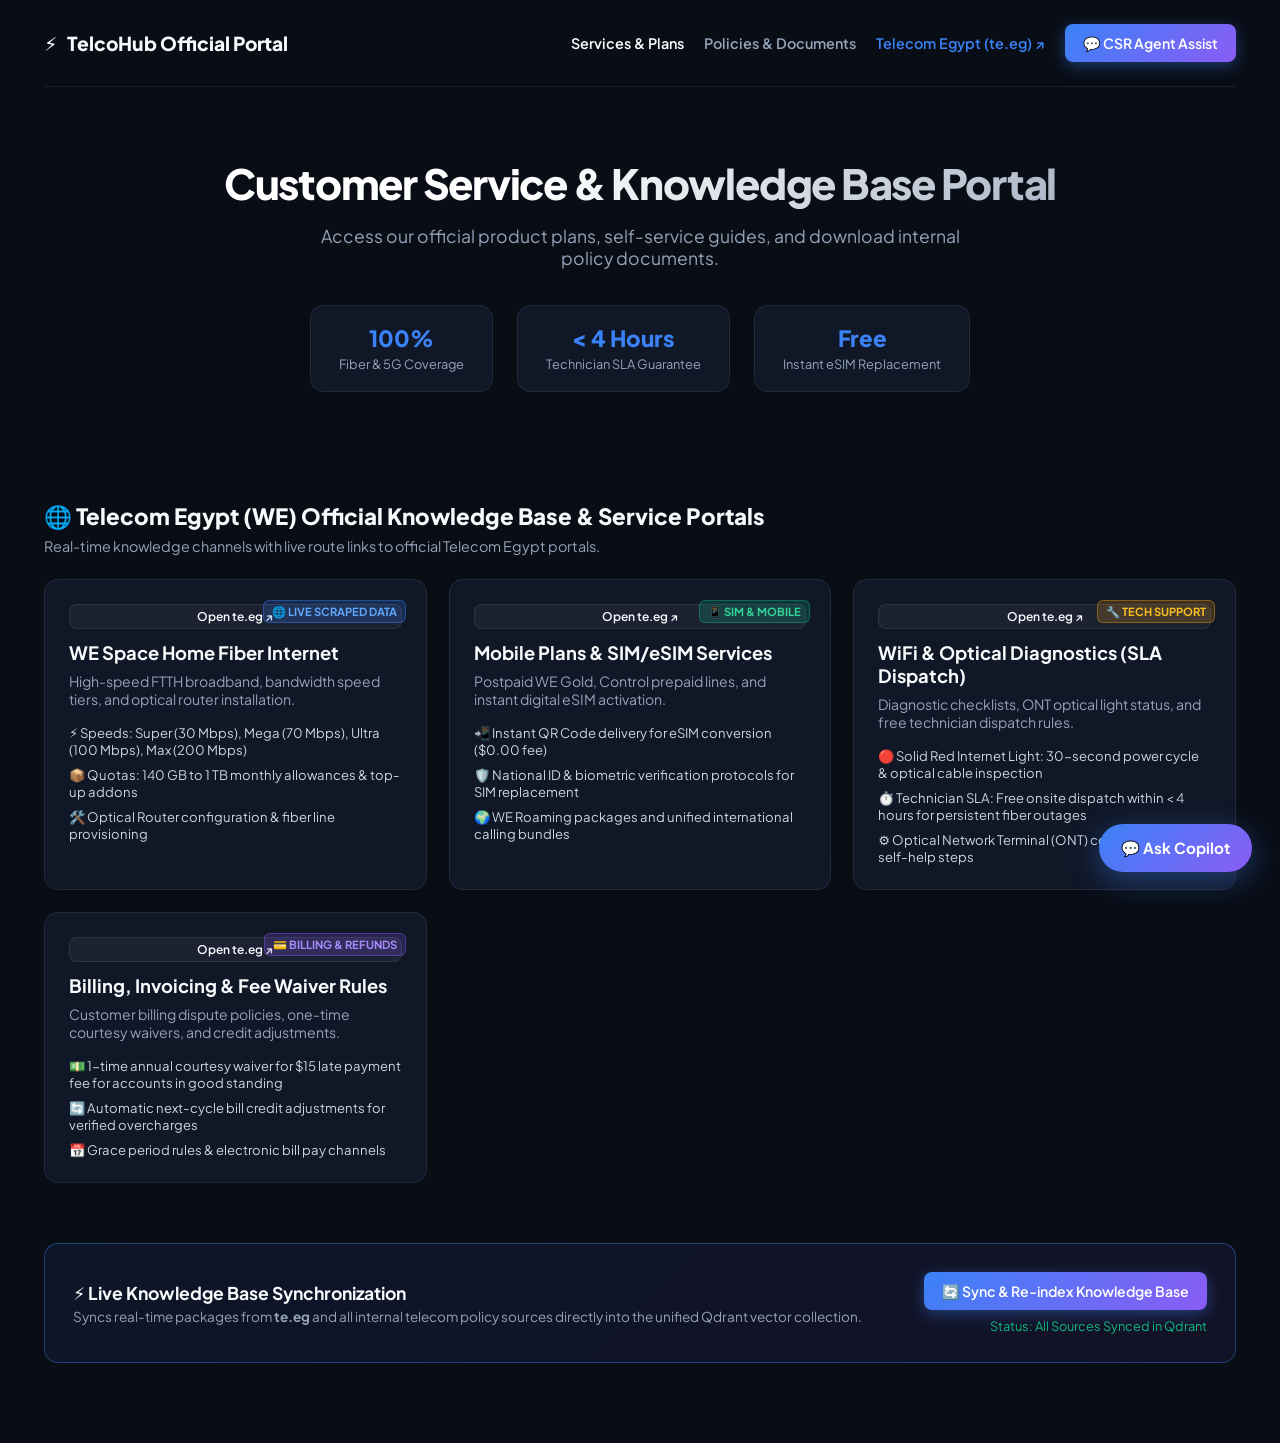
==== static/index.html @ 344ca9d7 "feat: implement foundational RAG architecture with multi-format extraction, semantic chunking, and C" ====
<!DOCTYPE html>
<html lang="en">
<head>
    <meta charset="UTF-8">
    <meta name="viewport" content="width=device-width, initial-scale=1.0">
    <title>TelcoHub - Official Customer Support Portal</title>
    <link rel="preconnect" href="https://fonts.googleapis.com">
    <link rel="preconnect" href="https://fonts.gstatic.com" crossorigin>
    <link href="https://fonts.googleapis.com/css2?family=Plus+Jakarta+Sans:wght@300;400;500;600;700;800&display=swap" rel="stylesheet">
    <link rel="stylesheet" href="css/style.css">
</head>
<body>
    <div class="site-container">
        <!-- Top Navbar -->
        <nav class="portal-nav">
            <div class="nav-brand">
                <span class="logo">⚡</span>
                <span class="title">TelcoHub Official Portal</span>
            </div>
            <div class="nav-links">
                <a href="#services" class="active">Services & Plans</a>
                <a href="#policies">Policies & Documents</a>
                <a href="https://www.te.eg/" target="_blank" class="external-link">Telecom Egypt (te.eg) ↗</a>
                <button class="btn btn-primary" onclick="toggleChatbot()">💬 CSR Agent Assist</button>
            </div>
        </nav>

        <!-- Hero Section -->
        <header class="hero-section">
            <h1>Customer Service & Knowledge Base Portal</h1>
            <p>Access our official product plans, self-service guides, and download internal policy documents.</p>
            <div class="hero-stats">
                <div class="stat-box">
                    <span class="num">100%</span>
                    <span class="lbl">Fiber & 5G Coverage</span>
                </div>
                <div class="stat-box">
                    <span class="num">&lt; 4 Hours</span>
                    <span class="lbl">Technician SLA Guarantee</span>
                </div>
                <div class="stat-box">
                    <span class="num">Free</span>
                    <span class="lbl">Instant eSIM Replacement</span>
                </div>
            </div>
        </header>

        <!-- Section 1: WE Telecom Egypt Live Services & Knowledge Base -->
        <section id="services" class="portal-section">
            <div class="section-title">
                <h2>🌐 Telecom Egypt (WE) Official Knowledge Base & Service Portals</h2>
                <p>Real-time knowledge channels with live route links to official Telecom Egypt portals.</p>
            </div>
            <div class="cards-grid">
                <!-- Source 1: Fixed Broadband & Fiber -->
                <div class="product-card">
                    <div style="display:flex; justify-content:space-between; align-items:flex-start; margin-bottom:12px;">
                        <span class="product-badge" style="background:rgba(59,130,246,0.2); color:#60a5fa; border:1px solid rgba(59,130,246,0.4);">🌐 Live Scraped Data</span>
                        <a href="https://www.te.eg/web/guest/personal/services/fixed-broadband" target="_blank" class="btn btn-secondary" style="font-size:0.75rem; padding:4px 10px;">Open te.eg ↗</a>
                    </div>
                    <h3>WE Space Home Fiber Internet</h3>
                    <p class="desc">High-speed FTTH broadband, bandwidth speed tiers, and optical router installation.</p>
                    <ul class="specs">
                        <li>⚡ Speeds: Super (30 Mbps), Mega (70 Mbps), Ultra (100 Mbps), Max (200 Mbps)</li>
                        <li>📦 Quotas: 140 GB to 1 TB monthly allowances & top-up addons</li>
                        <li>🛠️ Optical Router configuration & fiber line provisioning</li>
                    </ul>
                </div>

                <!-- Source 2: Mobile & SIM Management -->
                <div class="product-card">
                    <div style="display:flex; justify-content:space-between; align-items:flex-start; margin-bottom:12px;">
                        <span class="product-badge" style="background:rgba(16,185,129,0.2); color:#34d399; border:1px solid rgba(16,185,129,0.4);">📱 SIM & Mobile</span>
                        <a href="https://www.te.eg/web/guest/personal/services/mobile-call-services" target="_blank" class="btn btn-secondary" style="font-size:0.75rem; padding:4px 10px;">Open te.eg ↗</a>
                    </div>
                    <h3>Mobile Plans & SIM/eSIM Services</h3>
                    <p class="desc">Postpaid WE Gold, Control prepaid lines, and instant digital eSIM activation.</p>
                    <ul class="specs">
                        <li>📲 Instant QR Code delivery for eSIM conversion ($0.00 fee)</li>
                        <li>🛡️ National ID & biometric verification protocols for SIM replacement</li>
                        <li>🌍 WE Roaming packages and unified international calling bundles</li>
                    </ul>
                </div>

                <!-- Source 3: Technical Support & Diagnostics -->
                <div class="product-card">
                    <div style="display:flex; justify-content:space-between; align-items:flex-start; margin-bottom:12px;">
                        <span class="product-badge" style="background:rgba(245,158,11,0.2); color:#fbbf24; border:1px solid rgba(245,158,11,0.4);">🔧 Tech Support</span>
                        <a href="https://www.te.eg/" target="_blank" class="btn btn-secondary" style="font-size:0.75rem; padding:4px 10px;">Open te.eg ↗</a>
                    </div>
                    <h3>WiFi & Optical Diagnostics (SLA Dispatch)</h3>
                    <p class="desc">Diagnostic checklists, ONT optical light status, and free technician dispatch rules.</p>
                    <ul class="specs">
                        <li>🔴 Solid Red Internet Light: 30-second power cycle & optical cable inspection</li>
                        <li>⏱️ Technician SLA: Free onsite dispatch within &lt; 4 hours for persistent fiber outages</li>
                        <li>⚙️ Optical Network Terminal (ONT) configuration & self-help steps</li>
                    </ul>
                </div>

                <!-- Source 4: Billing & Dispute Management -->
                <div class="product-card">
                    <div style="display:flex; justify-content:space-between; align-items:flex-start; margin-bottom:12px;">
                        <span class="product-badge" style="background:rgba(139,92,246,0.2); color:#a78bfa; border:1px solid rgba(139,92,246,0.4);">💳 Billing & Refunds</span>
                        <a href="https://www.te.eg/" target="_blank" class="btn btn-secondary" style="font-size:0.75rem; padding:4px 10px;">Open te.eg ↗</a>
                    </div>
                    <h3>Billing, Invoicing & Fee Waiver Rules</h3>
                    <p class="desc">Customer billing dispute policies, one-time courtesy waivers, and credit adjustments.</p>
                    <ul class="specs">
                        <li>💵 1-time annual courtesy waiver for $15 late payment fee for accounts in good standing</li>
                        <li>🔄 Automatic next-cycle bill credit adjustments for verified overcharges</li>
                        <li>📅 Grace period rules & electronic bill pay channels</li>
                    </ul>
                </div>
            </div>
        </section>

        <!-- Section 2: Scraper Sync Status & Re-indexing -->
        <section class="portal-section scraper-box">
            <div class="scraper-header">
                <h3>⚡ Live Knowledge Base Synchronization</h3>
                <p>Syncs real-time packages from <strong>te.eg</strong> and all internal telecom policy sources directly into the unified Qdrant vector collection.</p>
            </div>
            <div class="scraper-actions">
                <button class="btn btn-primary" onclick="runFullPipeline()">🔄 Sync & Re-index Knowledge Base</button>
                <span id="pipelineStatus" class="pipeline-status">Status: All Sources Synced in Qdrant</span>
            </div>
        </section>
    </div>

    <!-- Floating CSR Agent Assist Copilot Drawer/Widget -->
    <div class="chat-widget" id="chatWidget">
        <div class="chat-header">
            <div class="header-title">
                <span>🤖</span>
                <div>
                    <h3>CSR Agent Copilot</h3>
                    <small>Grounded in Scraped Website & Downloaded Policies</small>
                </div>
            </div>
            <button class="close-btn" onclick="toggleChatbot()">✕</button>
        </div>
        <div class="chat-body">
            <!-- Quick Test Scenarios -->
            <div class="quick-scenarios">
                <button onclick="loadScenario('sim')">📱 Lost SIM</button>
                <button onclick="loadScenario('wifi')">🌐 WiFi Red Light</button>
                <button onclick="loadScenario('billing')">💳 $15 Late Fee</button>
                <button onclick="loadScenario('te_eg')">⚡ WE Egypt Plans</button>
            </div>

            <div class="chat-input-box">
                <label>Customer Problem Query:</label>
                <textarea id="customerQuery" rows="3" placeholder="Enter customer inquiry (e.g. My WiFi has a red light and internet is down)..."></textarea>
                <button id="solveBtn" class="btn btn-primary btn-block" onclick="solveProblem()">✨ Solve & Generate Reply</button>
            </div>

            <div id="solutionBody" class="solution-container">
                <div class="empty-state">
                    <p>Enter a query above or click a scenario to generate a verified CSR reply with source citations.</p>
                </div>
            </div>
        </div>
    </div>

    <!-- Floating Toggle Button -->
    <button class="floating-chat-toggle" onclick="toggleChatbot()">
        <span>💬 Ask Copilot</span>
    </button>

    <script src="js/agent_assist.js"></script>
</body>
</html>
---- static/css/style.css ----
:root {
    --bg-dark: #090d16;
    --bg-card: rgba(19, 27, 46, 0.75);
    --bg-card-hover: rgba(28, 39, 66, 0.9);
    --border: rgba(255, 255, 255, 0.08);
    --border-accent: rgba(59, 130, 246, 0.4);
    --primary: #3b82f6;
    --primary-glow: rgba(59, 130, 246, 0.4);
    --accent: #8b5cf6;
    --accent-emerald: #10b981;
    --accent-amber: #f59e0b;
    --text: #f8fafc;
    --text-muted: #94a3b8;
    --radius: 14px;
    --blur: blur(14px);
    --transition: all 0.25s ease;
}

* {
    margin: 0;
    padding: 0;
    box-sizing: border-box;
    font-family: 'Plus Jakarta Sans', system-ui, sans-serif;
}

body {
    background-color: var(--bg-dark);
    color: var(--text);
    min-height: 100vh;
    overflow-x: hidden;
}

.site-container {
    max-width: 1240px;
    margin: 0 auto;
    padding: 0 24px 80px 24px;
}

/* Nav */
.portal-nav {
    display: flex;
    justify-content: space-between;
    align-items: center;
    padding: 24px 0;
    border-bottom: 1px solid var(--border);
}

.nav-brand {
    display: flex;
    align-items: center;
    gap: 10px;
    font-size: 1.2rem;
    font-weight: 800;
}

.nav-links {
    display: flex;
    align-items: center;
    gap: 20px;
}

.nav-links a {
    color: var(--text-muted);
    text-decoration: none;
    font-size: 0.9rem;
    font-weight: 600;
    transition: var(--transition);
}

.nav-links a:hover, .nav-links a.active {
    color: #fff;
}

.external-link {
    color: var(--primary) !important;
}

/* Hero */
.hero-section {
    text-align: center;
    padding: 70px 20px 50px 20px;
}

.hero-section h1 {
    font-size: 2.6rem;
    font-weight: 800;
    letter-spacing: -0.03em;
    background: linear-gradient(135deg, #ffffff 40%, #94a3b8);
    -webkit-background-clip: text;
    -webkit-text-fill-color: transparent;
    margin-bottom: 16px;
}

.hero-section p {
    font-size: 1.1rem;
    color: var(--text-muted);
    max-width: 680px;
    margin: 0 auto 36px auto;
}

.hero-stats {
    display: flex;
    justify-content: center;
    gap: 24px;
    flex-wrap: wrap;
}

.stat-box {
    background: var(--bg-card);
    border: 1px solid var(--border);
    backdrop-filter: var(--blur);
    padding: 18px 28px;
    border-radius: var(--radius);
    text-align: center;
}

.stat-box .num {
    display: block;
    font-size: 1.4rem;
    font-weight: 800;
    color: var(--primary);
}

.stat-box .lbl {
    font-size: 0.8rem;
    color: var(--text-muted);
}

/* Sections */
.portal-section {
    margin-top: 60px;
}

.section-title {
    margin-bottom: 24px;
}

.section-title h2 {
    font-size: 1.4rem;
    font-weight: 800;
    margin-bottom: 6px;
}

.section-title p {
    color: var(--text-muted);
    font-size: 0.9rem;
}

/* Cards Grid */
.cards-grid, .documents-grid {
    display: grid;
    grid-template-columns: repeat(auto-fit, minmax(320px, 1fr));
    gap: 22px;
}

.product-card, .doc-card {
    background: var(--bg-card);
    border: 1px solid var(--border);
    backdrop-filter: var(--blur);
    border-radius: var(--radius);
    padding: 24px;
    position: relative;
    transition: var(--transition);
}

.product-card:hover, .doc-card:hover {
    border-color: var(--border-accent);
    transform: translateY(-4px);
    box-shadow: 0 12px 30px rgba(0, 0, 0, 0.4);
}

.product-badge {
    position: absolute;
    top: 20px;
    right: 20px;
    background: rgba(59, 130, 246, 0.15);
    color: #60a5fa;
    padding: 3px 8px;
    border-radius: 6px;
    font-size: 0.7rem;
    font-weight: 700;
    text-transform: uppercase;
}

.product-card h3 {
    font-size: 1.15rem;
    margin-bottom: 8px;
    margin-top: 6px;
}

.product-card .desc {
    font-size: 0.88rem;
    color: var(--text-muted);
    margin-bottom: 16px;
}

.specs {
    list-style: none;
    display: flex;
    flex-direction: column;
    gap: 8px;
    font-size: 0.82rem;
    color: #cbd5e1;
}

/* Document Cards */
.doc-card {
    display: flex;
    flex-direction: column;
    justify-content: space-between;
    gap: 16px;
}

.doc-icon {
    font-size: 2rem;
    margin-bottom: 8px;
}

.doc-info h4 {
    font-size: 1.05rem;
    margin-bottom: 6px;
}

.doc-info p {
    font-size: 0.85rem;
    color: var(--text-muted);
    margin-top: 8px;
    line-height: 1.5;
}

.badge {
    display: inline-block;
    padding: 2px 7px;
    border-radius: 4px;
    font-size: 0.7rem;
    font-weight: 700;
}
.badge-html { background: rgba(239, 68, 68, 0.2); color: #f87171; }
.badge-pdf { background: rgba(59, 130, 246, 0.2); color: #60a5fa; }
.badge-docx { background: rgba(16, 185, 129, 0.2); color: #34d399; }

/* Buttons */
.btn {
    padding: 10px 18px;
    border-radius: 8px;
    font-weight: 600;
    font-size: 0.88rem;
    cursor: pointer;
    transition: var(--transition);
    border: none;
    text-decoration: none;
    display: inline-flex;
    align-items: center;
    justify-content: center;
    gap: 8px;
}

.btn-primary {
    background: linear-gradient(135deg, var(--primary), var(--accent));
    color: #fff;
    box-shadow: 0 4px 15px var(--primary-glow);
}
.btn-primary:hover {
    box-shadow: 0 6px 25px rgba(59, 130, 246, 0.6);
    transform: translateY(-2px);
}

.btn-secondary {
    background: rgba(255, 255, 255, 0.05);
    border: 1px solid var(--border);
    color: var(--text);
    width: 100%;
}
.btn-secondary:hover {
    background: rgba(255, 255, 255, 0.1);
    border-color: #fff;
}

.btn-block { width: 100%; }

/* Scraper Box */
.scraper-box {
    background: linear-gradient(135deg, rgba(59, 130, 246, 0.08), rgba(139, 92, 246, 0.08));
    border: 1px solid var(--border-accent);
    border-radius: var(--radius);
    padding: 28px;
    display: flex;
    justify-content: space-between;
    align-items: center;
    flex-wrap: wrap;
    gap: 20px;
}
.scraper-header h3 { font-size: 1.1rem; margin-bottom: 4px; }
.scraper-header p { font-size: 0.85rem; color: var(--text-muted); }
.pipeline-status {
    display: block;
    margin-top: 8px;
    font-size: 0.8rem;
    color: var(--accent-emerald);
    text-align: right;
}

/* Floating Chatbot Widget */
.floating-chat-toggle {
    position: fixed;
    bottom: 28px;
    right: 28px;
    padding: 14px 22px;
    background: linear-gradient(135deg, var(--primary), var(--accent));
    border: none;
    border-radius: 30px;
    color: #fff;
    font-weight: 700;
    font-size: 0.95rem;
    box-shadow: 0 8px 30px var(--primary-glow);
    cursor: pointer;
    z-index: 1000;
    transition: var(--transition);
}
.floating-chat-toggle:hover {
    transform: scale(1.05);
}

.chat-widget {
    position: fixed;
    bottom: 95px;
    right: 28px;
    width: 420px;
    max-height: 620px;
    background: var(--bg-dark);
    border: 1px solid var(--border-accent);
    border-radius: var(--radius);
    box-shadow: 0 15px 40px rgba(0, 0, 0, 0.7);
    display: none;
    flex-direction: column;
    z-index: 1001;
    overflow: hidden;
}
.chat-widget.active { display: flex; }

.chat-header {
    background: var(--bg-card);
    padding: 16px 20px;
    border-bottom: 1px solid var(--border);
    display: flex;
    justify-content: space-between;
    align-items: center;
}
.header-title { display: flex; align-items: center; gap: 10px; }
.header-title h3 { font-size: 0.95rem; }
.header-title small { font-size: 0.72rem; color: var(--text-muted); }
.close-btn { background: none; border: none; color: var(--text-muted); font-size: 1.1rem; cursor: pointer; }

.chat-body {
    padding: 18px;
    overflow-y: auto;
    display: flex;
    flex-direction: column;
    gap: 14px;
}

.quick-scenarios {
    display: flex;
    gap: 6px;
    overflow-x: auto;
    padding-bottom: 4px;
}
.quick-scenarios button {
    background: rgba(255, 255, 255, 0.05);
    border: 1px solid var(--border);
    color: #cbd5e1;
    padding: 5px 10px;
    border-radius: 20px;
    font-size: 0.72rem;
    cursor: pointer;
    white-space: nowrap;
}
.quick-scenarios button:hover { background: rgba(59, 130, 246, 0.2); }

.chat-input-box label { font-size: 0.78rem; font-weight: 600; color: var(--text-muted); display: block; margin-bottom: 6px; }
.chat-input-box textarea {
    width: 100%;
    background: rgba(255, 255, 255, 0.03);
    border: 1px solid var(--border);
    border-radius: 8px;
    padding: 10px;
    color: #fff;
    font-size: 0.85rem;
    outline: none;
    margin-bottom: 10px;
}

.solution-container {
    background: rgba(255, 255, 255, 0.02);
    border-radius: 8px;
    padding: 12px;
    font-size: 0.85rem;
}
.empty-state { text-align: center; color: var(--text-muted); font-size: 0.8rem; padding: 20px 10px; }
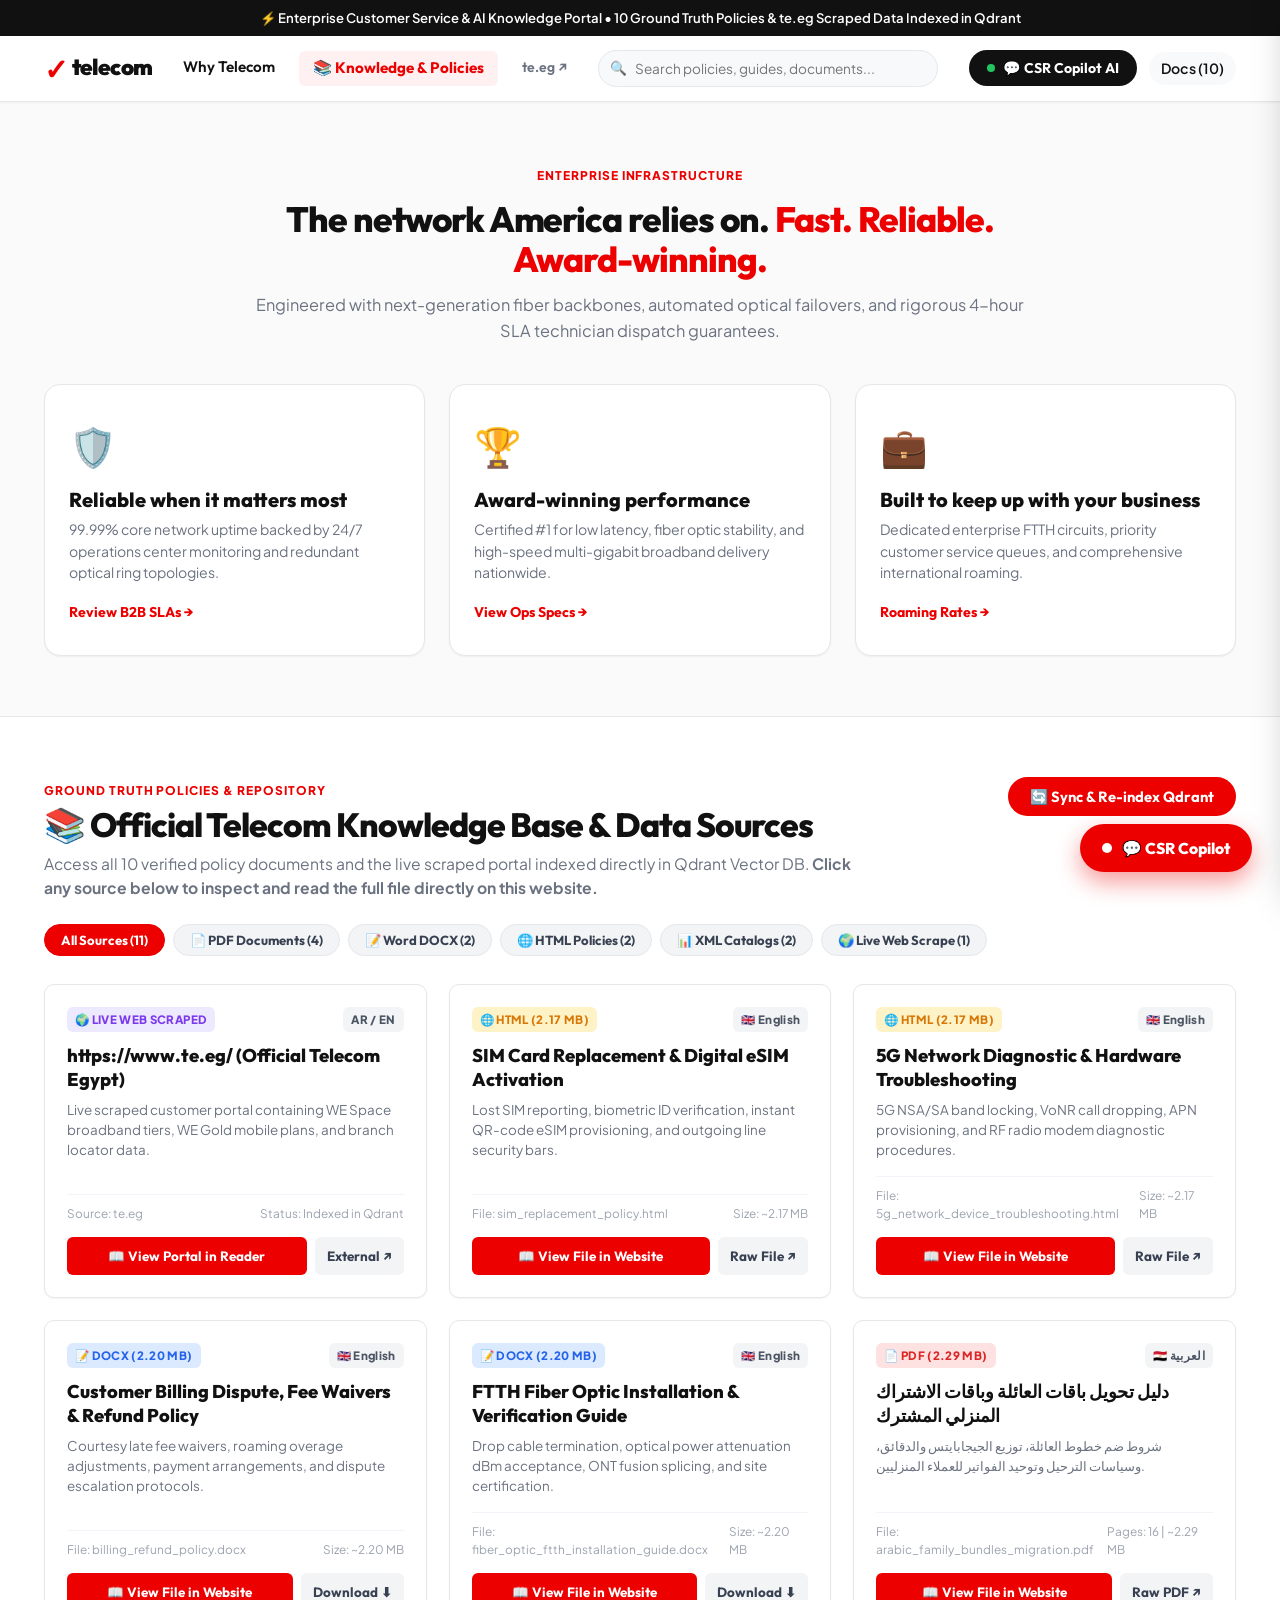
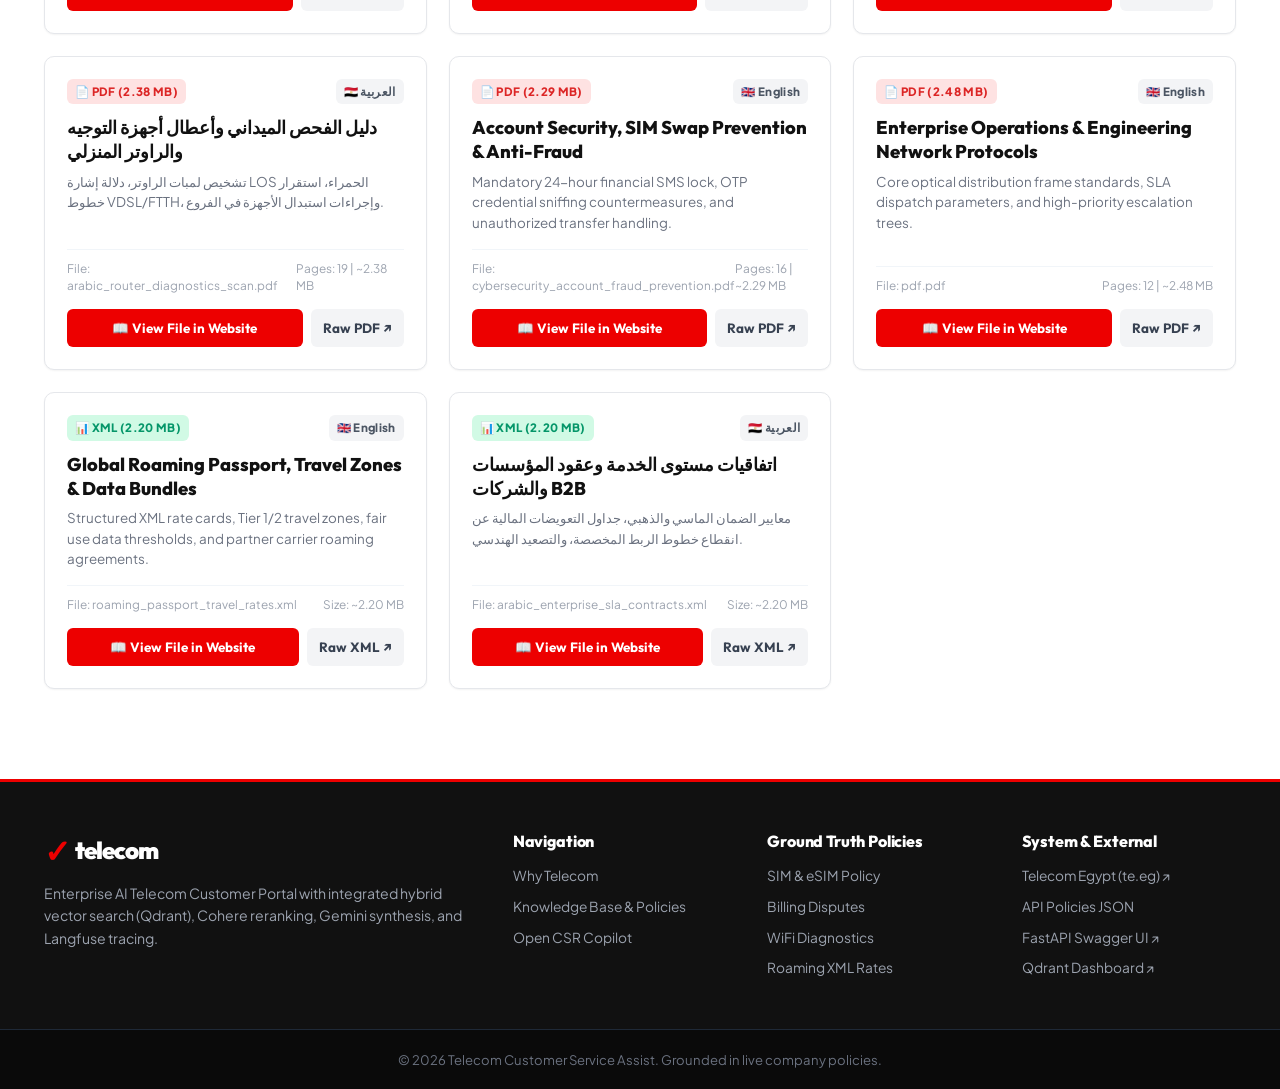
==== commit c28749a2: "feat: implement ingestion pipeline, Cohere services, and singleton client manager with Qdrant v1.13." ====
--- a/static/index.html
+++ b/static/index.html
@@ -3,170 +3,427 @@
 <head>
     <meta charset="UTF-8">
     <meta name="viewport" content="width=device-width, initial-scale=1.0">
-    <title>TelcoHub - Official Customer Support Portal</title>
+    <title>Telecom Connect | Official Knowledge Base & CSR Copilot</title>
     <link rel="preconnect" href="https://fonts.googleapis.com">
     <link rel="preconnect" href="https://fonts.gstatic.com" crossorigin>
-    <link href="https://fonts.googleapis.com/css2?family=Plus+Jakarta+Sans:wght@300;400;500;600;700;800&display=swap" rel="stylesheet">
+    <link href="https://fonts.googleapis.com/css2?family=Outfit:wght@300;400;500;600;700;800;900&family=Plus+Jakarta+Sans:wght@300;400;500;600;700;800&display=swap" rel="stylesheet">
     <link rel="stylesheet" href="css/style.css">
 </head>
 <body>
-    <div class="site-container">
-        <!-- Top Navbar -->
-        <nav class="portal-nav">
-            <div class="nav-brand">
-                <span class="logo">⚡</span>
-                <span class="title">TelcoHub Official Portal</span>
-            </div>
-            <div class="nav-links">
-                <a href="#services" class="active">Services & Plans</a>
-                <a href="#policies">Policies & Documents</a>
-                <a href="https://www.te.eg/" target="_blank" class="external-link">Telecom Egypt (te.eg) ↗</a>
-                <button class="btn btn-primary" onclick="toggleChatbot()">💬 CSR Agent Assist</button>
-            </div>
-        </nav>
-
-        <!-- Hero Section -->
-        <header class="hero-section">
-            <h1>Customer Service & Knowledge Base Portal</h1>
-            <p>Access our official product plans, self-service guides, and download internal policy documents.</p>
-            <div class="hero-stats">
-                <div class="stat-box">
-                    <span class="num">100%</span>
-                    <span class="lbl">Fiber & 5G Coverage</span>
-                </div>
-                <div class="stat-box">
-                    <span class="num">&lt; 4 Hours</span>
-                    <span class="lbl">Technician SLA Guarantee</span>
-                </div>
-                <div class="stat-box">
-                    <span class="num">Free</span>
-                    <span class="lbl">Instant eSIM Replacement</span>
-                </div>
-            </div>
-        </header>
-
-        <!-- Section 1: WE Telecom Egypt Live Services & Knowledge Base -->
-        <section id="services" class="portal-section">
-            <div class="section-title">
-                <h2>🌐 Telecom Egypt (WE) Official Knowledge Base & Service Portals</h2>
-                <p>Real-time knowledge channels with live route links to official Telecom Egypt portals.</p>
-            </div>
-            <div class="cards-grid">
-                <!-- Source 1: Fixed Broadband & Fiber -->
-                <div class="product-card">
-                    <div style="display:flex; justify-content:space-between; align-items:flex-start; margin-bottom:12px;">
-                        <span class="product-badge" style="background:rgba(59,130,246,0.2); color:#60a5fa; border:1px solid rgba(59,130,246,0.4);">🌐 Live Scraped Data</span>
-                        <a href="https://www.te.eg/web/guest/personal/services/fixed-broadband" target="_blank" class="btn btn-secondary" style="font-size:0.75rem; padding:4px 10px;">Open te.eg ↗</a>
-                    </div>
-                    <h3>WE Space Home Fiber Internet</h3>
-                    <p class="desc">High-speed FTTH broadband, bandwidth speed tiers, and optical router installation.</p>
-                    <ul class="specs">
-                        <li>⚡ Speeds: Super (30 Mbps), Mega (70 Mbps), Ultra (100 Mbps), Max (200 Mbps)</li>
-                        <li>📦 Quotas: 140 GB to 1 TB monthly allowances & top-up addons</li>
-                        <li>🛠️ Optical Router configuration & fiber line provisioning</li>
-                    </ul>
-                </div>
-
-                <!-- Source 2: Mobile & SIM Management -->
-                <div class="product-card">
-                    <div style="display:flex; justify-content:space-between; align-items:flex-start; margin-bottom:12px;">
-                        <span class="product-badge" style="background:rgba(16,185,129,0.2); color:#34d399; border:1px solid rgba(16,185,129,0.4);">📱 SIM & Mobile</span>
-                        <a href="https://www.te.eg/web/guest/personal/services/mobile-call-services" target="_blank" class="btn btn-secondary" style="font-size:0.75rem; padding:4px 10px;">Open te.eg ↗</a>
-                    </div>
-                    <h3>Mobile Plans & SIM/eSIM Services</h3>
-                    <p class="desc">Postpaid WE Gold, Control prepaid lines, and instant digital eSIM activation.</p>
-                    <ul class="specs">
-                        <li>📲 Instant QR Code delivery for eSIM conversion ($0.00 fee)</li>
-                        <li>🛡️ National ID & biometric verification protocols for SIM replacement</li>
-                        <li>🌍 WE Roaming packages and unified international calling bundles</li>
-                    </ul>
-                </div>
-
-                <!-- Source 3: Technical Support & Diagnostics -->
-                <div class="product-card">
-                    <div style="display:flex; justify-content:space-between; align-items:flex-start; margin-bottom:12px;">
-                        <span class="product-badge" style="background:rgba(245,158,11,0.2); color:#fbbf24; border:1px solid rgba(245,158,11,0.4);">🔧 Tech Support</span>
-                        <a href="https://www.te.eg/" target="_blank" class="btn btn-secondary" style="font-size:0.75rem; padding:4px 10px;">Open te.eg ↗</a>
-                    </div>
-                    <h3>WiFi & Optical Diagnostics (SLA Dispatch)</h3>
-                    <p class="desc">Diagnostic checklists, ONT optical light status, and free technician dispatch rules.</p>
-                    <ul class="specs">
-                        <li>🔴 Solid Red Internet Light: 30-second power cycle & optical cable inspection</li>
-                        <li>⏱️ Technician SLA: Free onsite dispatch within &lt; 4 hours for persistent fiber outages</li>
-                        <li>⚙️ Optical Network Terminal (ONT) configuration & self-help steps</li>
-                    </ul>
-                </div>
-
-                <!-- Source 4: Billing & Dispute Management -->
-                <div class="product-card">
-                    <div style="display:flex; justify-content:space-between; align-items:flex-start; margin-bottom:12px;">
-                        <span class="product-badge" style="background:rgba(139,92,246,0.2); color:#a78bfa; border:1px solid rgba(139,92,246,0.4);">💳 Billing & Refunds</span>
-                        <a href="https://www.te.eg/" target="_blank" class="btn btn-secondary" style="font-size:0.75rem; padding:4px 10px;">Open te.eg ↗</a>
-                    </div>
-                    <h3>Billing, Invoicing & Fee Waiver Rules</h3>
-                    <p class="desc">Customer billing dispute policies, one-time courtesy waivers, and credit adjustments.</p>
-                    <ul class="specs">
-                        <li>💵 1-time annual courtesy waiver for $15 late payment fee for accounts in good standing</li>
-                        <li>🔄 Automatic next-cycle bill credit adjustments for verified overcharges</li>
-                        <li>📅 Grace period rules & electronic bill pay channels</li>
-                    </ul>
-                </div>
-            </div>
-        </section>
-
-        <!-- Section 2: Scraper Sync Status & Re-indexing -->
-        <section class="portal-section scraper-box">
-            <div class="scraper-header">
-                <h3>⚡ Live Knowledge Base Synchronization</h3>
-                <p>Syncs real-time packages from <strong>te.eg</strong> and all internal telecom policy sources directly into the unified Qdrant vector collection.</p>
-            </div>
-            <div class="scraper-actions">
-                <button class="btn btn-primary" onclick="runFullPipeline()">🔄 Sync & Re-index Knowledge Base</button>
-                <span id="pipelineStatus" class="pipeline-status">Status: All Sources Synced in Qdrant</span>
-            </div>
-        </section>
+
+    <!-- TOP ANNOUNCEMENT BAR -->
+    <div class="top-announcement">
+        <span>⚡ Enterprise Customer Service & AI Knowledge Portal • 10 Ground Truth Policies & te.eg Scraped Data Indexed in Qdrant</span>
     </div>
 
-    <!-- Floating CSR Agent Assist Copilot Drawer/Widget -->
+    <!-- MAIN NAVBAR -->
+    <header class="main-header">
+        <div class="header-container">
+            <!-- Brand Logo -->
+            <a href="#" class="brand-logo">
+                <span class="logo-tick">✓</span>
+                <span class="logo-name">telecom</span>
+            </a>
+
+            <!-- Nav Links: Only Why Telecom, Knowledge & Policies, and te.eg -->
+            <nav class="nav-menu">
+                <a href="#network" class="nav-item">Why Telecom</a>
+                <a href="#policies" class="nav-item highlight">📚 Knowledge & Policies</a>
+                <a href="https://www.te.eg/" target="_blank" class="nav-item ext">te.eg ↗</a>
+            </nav>
+
+            <!-- Search Bar -->
+            <div class="search-container">
+                <span class="search-icon">🔍</span>
+                <input type="text" id="globalSearch" placeholder="Search policies, guides, documents..." oninput="handleGlobalSearch(this.value)">
+            </div>
+
+            <!-- Right Actions -->
+            <div class="header-actions">
+                <button class="btn btn-copilot" onclick="toggleChatbot()">
+                    <span class="copilot-pulse"></span>
+                    <span>💬 CSR Copilot AI</span>
+                </button>
+                <a href="#policies" class="user-link">Docs (10)</a>
+            </div>
+        </div>
+    </header>
+
+    <!-- SECTION 1: TRUST & WHY TELECOM -->
+    <section id="network" class="section-network">
+        <div class="section-container">
+            <div class="network-header">
+                <span class="section-eyebrow">ENTERPRISE INFRASTRUCTURE</span>
+                <h2>The network America relies on. <span class="text-red">Fast. Reliable. Award-winning.</span></h2>
+                <p>Engineered with next-generation fiber backbones, automated optical failovers, and rigorous 4-hour SLA technician dispatch guarantees.</p>
+            </div>
+
+            <div class="network-grid">
+                <div class="network-pill">
+                    <div class="pill-icon">🛡️</div>
+                    <h4>Reliable when it matters most</h4>
+                    <p>99.99% core network uptime backed by 24/7 operations center monitoring and redundant optical ring topologies.</p>
+                    <a href="javascript:void(0)" onclick="openDocumentViewer('arabic_enterprise_sla_contracts.xml')">Review B2B SLAs &rarr;</a>
+                </div>
+
+                <div class="network-pill">
+                    <div class="pill-icon">🏆</div>
+                    <h4>Award-winning performance</h4>
+                    <p>Certified #1 for low latency, fiber optic stability, and high-speed multi-gigabit broadband delivery nationwide.</p>
+                    <a href="javascript:void(0)" onclick="openDocumentViewer('pdf.pdf')">View Ops Specs &rarr;</a>
+                </div>
+
+                <div class="network-pill">
+                    <div class="pill-icon">💼</div>
+                    <h4>Built to keep up with your business</h4>
+                    <p>Dedicated enterprise FTTH circuits, priority customer service queues, and comprehensive international roaming.</p>
+                    <a href="javascript:void(0)" onclick="openDocumentViewer('roaming_passport_travel_rates.xml')">Roaming Rates &rarr;</a>
+                </div>
+            </div>
+        </div>
+    </section>
+
+    <!-- SECTION 2: OFFICIAL DATA SOURCES & POLICY REPOSITORY -->
+    <!-- Every card opens the file directly within the website in an in-page document viewer! -->
+    <section id="policies" class="section-policies">
+        <div class="section-container">
+            <div class="policies-header">
+                <div class="policies-title-wrap">
+                    <span class="section-eyebrow">GROUND TRUTH POLICIES & REPOSITORY</span>
+                    <h2>📚 Official Telecom Knowledge Base & Data Sources</h2>
+                    <p>Access all 10 verified policy documents and the live scraped portal indexed directly in Qdrant Vector DB. <strong>Click any source below to inspect and read the full file directly on this website.</strong></p>
+                </div>
+                <div class="policies-controls">
+                    <button class="btn btn-primary" onclick="runFullPipeline()">🔄 Sync & Re-index Qdrant</button>
+                </div>
+            </div>
+
+            <!-- Format Filter Bar -->
+            <div class="policy-format-filters">
+                <button class="format-btn active" onclick="filterPolicyFormat('ALL', this)">All Sources (11)</button>
+                <button class="format-btn" onclick="filterPolicyFormat('PDF', this)">📄 PDF Documents (4)</button>
+                <button class="format-btn" onclick="filterPolicyFormat('DOCX', this)">📝 Word DOCX (2)</button>
+                <button class="format-btn" onclick="filterPolicyFormat('HTML', this)">🌐 HTML Policies (2)</button>
+                <button class="format-btn" onclick="filterPolicyFormat('XML', this)">📊 XML Catalogs (2)</button>
+                <button class="format-btn" onclick="filterPolicyFormat('WEB', this)">🌍 Live Web Scrape (1)</button>
+            </div>
+
+            <!-- Policy Grid -->
+            <div class="policy-cards-grid" id="policyGrid">
+                <!-- Source 0: Live Web Scraped Portal -->
+                <div class="policy-card" data-format="WEB" data-lang="AR/EN">
+                    <div class="card-top">
+                        <span class="badge badge-web">🌍 LIVE WEB SCRAPED</span>
+                        <span class="badge badge-lang">AR / EN</span>
+                    </div>
+                    <h4>https://www.te.eg/ (Official Telecom Egypt)</h4>
+                    <p>Live scraped customer portal containing WE Space broadband tiers, WE Gold mobile plans, and branch locator data.</p>
+                    <div class="card-meta">
+                        <span>Source: te.eg</span>
+                        <span>Status: Indexed in Qdrant</span>
+                    </div>
+                    <div class="card-actions">
+                        <button class="btn btn-view-doc" onclick="openDocumentViewer('https://www.te.eg/', 'Telecom Egypt Portal')">📖 View Portal in Reader</button>
+                        <a href="https://www.te.eg/" target="_blank" class="btn btn-raw-link">External ↗</a>
+                    </div>
+                </div>
+
+                <!-- Source 1: sim_replacement_policy.html -->
+                <div class="policy-card" data-format="HTML" data-lang="EN">
+                    <div class="card-top">
+                        <span class="badge badge-html">🌐 HTML (2.17 MB)</span>
+                        <span class="badge badge-lang">🇬🇧 English</span>
+                    </div>
+                    <h4>SIM Card Replacement & Digital eSIM Activation</h4>
+                    <p>Lost SIM reporting, biometric ID verification, instant QR-code eSIM provisioning, and outgoing line security bars.</p>
+                    <div class="card-meta">
+                        <span>File: sim_replacement_policy.html</span>
+                        <span>Size: ~2.17 MB</span>
+                    </div>
+                    <div class="card-actions">
+                        <button class="btn btn-view-doc" onclick="openDocumentViewer('sim_replacement_policy.html')">📖 View File in Website</button>
+                        <a href="/api/v1/files/raw/sim_replacement_policy.html" target="_blank" class="btn btn-raw-link">Raw File ↗</a>
+                    </div>
+                </div>
+
+                <!-- Source 2: 5g_network_device_troubleshooting.html -->
+                <div class="policy-card" data-format="HTML" data-lang="EN">
+                    <div class="card-top">
+                        <span class="badge badge-html">🌐 HTML (2.17 MB)</span>
+                        <span class="badge badge-lang">🇬🇧 English</span>
+                    </div>
+                    <h4>5G Network Diagnostic & Hardware Troubleshooting</h4>
+                    <p>5G NSA/SA band locking, VoNR call dropping, APN provisioning, and RF radio modem diagnostic procedures.</p>
+                    <div class="card-meta">
+                        <span>File: 5g_network_device_troubleshooting.html</span>
+                        <span>Size: ~2.17 MB</span>
+                    </div>
+                    <div class="card-actions">
+                        <button class="btn btn-view-doc" onclick="openDocumentViewer('5g_network_device_troubleshooting.html')">📖 View File in Website</button>
+                        <a href="/api/v1/files/raw/5g_network_device_troubleshooting.html" target="_blank" class="btn btn-raw-link">Raw File ↗</a>
+                    </div>
+                </div>
+
+                <!-- Source 3: billing_refund_policy.docx -->
+                <div class="policy-card" data-format="DOCX" data-lang="EN">
+                    <div class="card-top">
+                        <span class="badge badge-docx">📝 DOCX (2.20 MB)</span>
+                        <span class="badge badge-lang">🇬🇧 English</span>
+                    </div>
+                    <h4>Customer Billing Dispute, Fee Waivers & Refund Policy</h4>
+                    <p>Courtesy late fee waivers, roaming overage adjustments, payment arrangements, and dispute escalation protocols.</p>
+                    <div class="card-meta">
+                        <span>File: billing_refund_policy.docx</span>
+                        <span>Size: ~2.20 MB</span>
+                    </div>
+                    <div class="card-actions">
+                        <button class="btn btn-view-doc" onclick="openDocumentViewer('billing_refund_policy.docx')">📖 View File in Website</button>
+                        <a href="/api/v1/files/raw/billing_refund_policy.docx" download class="btn btn-raw-link">Download ⬇</a>
+                    </div>
+                </div>
+
+                <!-- Source 4: fiber_optic_ftth_installation_guide.docx -->
+                <div class="policy-card" data-format="DOCX" data-lang="EN">
+                    <div class="card-top">
+                        <span class="badge badge-docx">📝 DOCX (2.20 MB)</span>
+                        <span class="badge badge-lang">🇬🇧 English</span>
+                    </div>
+                    <h4>FTTH Fiber Optic Installation & Verification Guide</h4>
+                    <p>Drop cable termination, optical power attenuation dBm acceptance, ONT fusion splicing, and site certification.</p>
+                    <div class="card-meta">
+                        <span>File: fiber_optic_ftth_installation_guide.docx</span>
+                        <span>Size: ~2.20 MB</span>
+                    </div>
+                    <div class="card-actions">
+                        <button class="btn btn-view-doc" onclick="openDocumentViewer('fiber_optic_ftth_installation_guide.docx')">📖 View File in Website</button>
+                        <a href="/api/v1/files/raw/fiber_optic_ftth_installation_guide.docx" download class="btn btn-raw-link">Download ⬇</a>
+                    </div>
+                </div>
+
+                <!-- Source 5: arabic_family_bundles_migration.pdf -->
+                <div class="policy-card" data-format="PDF" data-lang="AR">
+                    <div class="card-top">
+                        <span class="badge badge-pdf">📄 PDF (2.29 MB)</span>
+                        <span class="badge badge-lang">🇪🇬 العربية</span>
+                    </div>
+                    <h4>دليل تحويل باقات العائلة وباقات الاشتراك المنزلي المشترك</h4>
+                    <p>شروط ضم خطوط العائلة، توزيع الجيجابايتس والدقائق، وسياسات الترحيل وتوحيد الفواتير للعملاء المنزليين.</p>
+                    <div class="card-meta">
+                        <span>File: arabic_family_bundles_migration.pdf</span>
+                        <span>Pages: 16 | ~2.29 MB</span>
+                    </div>
+                    <div class="card-actions">
+                        <button class="btn btn-view-doc" onclick="openDocumentViewer('arabic_family_bundles_migration.pdf')">📖 View File in Website</button>
+                        <a href="/api/v1/files/raw/arabic_family_bundles_migration.pdf" target="_blank" class="btn btn-raw-link">Raw PDF ↗</a>
+                    </div>
+                </div>
+
+                <!-- Source 6: arabic_router_diagnostics_scan.pdf -->
+                <div class="policy-card" data-format="PDF" data-lang="AR">
+                    <div class="card-top">
+                        <span class="badge badge-pdf">📄 PDF (2.38 MB)</span>
+                        <span class="badge badge-lang">🇪🇬 العربية</span>
+                    </div>
+                    <h4>دليل الفحص الميداني وأعطال أجهزة التوجيه والراوتر المنزلي</h4>
+                    <p>تشخيص لمبات الراوتر، دلالة إشارة LOS الحمراء، استقرار خطوط VDSL/FTTH، وإجراءات استبدال الأجهزة في الفروع.</p>
+                    <div class="card-meta">
+                        <span>File: arabic_router_diagnostics_scan.pdf</span>
+                        <span>Pages: 19 | ~2.38 MB</span>
+                    </div>
+                    <div class="card-actions">
+                        <button class="btn btn-view-doc" onclick="openDocumentViewer('arabic_router_diagnostics_scan.pdf')">📖 View File in Website</button>
+                        <a href="/api/v1/files/raw/arabic_router_diagnostics_scan.pdf" target="_blank" class="btn btn-raw-link">Raw PDF ↗</a>
+                    </div>
+                </div>
+
+                <!-- Source 7: cybersecurity_account_fraud_prevention.pdf -->
+                <div class="policy-card" data-format="PDF" data-lang="EN">
+                    <div class="card-top">
+                        <span class="badge badge-pdf">📄 PDF (2.29 MB)</span>
+                        <span class="badge badge-lang">🇬🇧 English</span>
+                    </div>
+                    <h4>Account Security, SIM Swap Prevention & Anti-Fraud</h4>
+                    <p>Mandatory 24-hour financial SMS lock, OTP credential sniffing countermeasures, and unauthorized transfer handling.</p>
+                    <div class="card-meta">
+                        <span>File: cybersecurity_account_fraud_prevention.pdf</span>
+                        <span>Pages: 16 | ~2.29 MB</span>
+                    </div>
+                    <div class="card-actions">
+                        <button class="btn btn-view-doc" onclick="openDocumentViewer('cybersecurity_account_fraud_prevention.pdf')">📖 View File in Website</button>
+                        <a href="/api/v1/files/raw/cybersecurity_account_fraud_prevention.pdf" target="_blank" class="btn btn-raw-link">Raw PDF ↗</a>
+                    </div>
+                </div>
+
+                <!-- Source 8: pdf.pdf -->
+                <div class="policy-card" data-format="PDF" data-lang="EN">
+                    <div class="card-top">
+                        <span class="badge badge-pdf">📄 PDF (2.48 MB)</span>
+                        <span class="badge badge-lang">🇬🇧 English</span>
+                    </div>
+                    <h4>Enterprise Operations & Engineering Network Protocols</h4>
+                    <p>Core optical distribution frame standards, SLA dispatch parameters, and high-priority escalation trees.</p>
+                    <div class="card-meta">
+                        <span>File: pdf.pdf</span>
+                        <span>Pages: 12 | ~2.48 MB</span>
+                    </div>
+                    <div class="card-actions">
+                        <button class="btn btn-view-doc" onclick="openDocumentViewer('pdf.pdf')">📖 View File in Website</button>
+                        <a href="/api/v1/files/raw/pdf.pdf" target="_blank" class="btn btn-raw-link">Raw PDF ↗</a>
+                    </div>
+                </div>
+
+                <!-- Source 9: roaming_passport_travel_rates.xml -->
+                <div class="policy-card" data-format="XML" data-lang="EN">
+                    <div class="card-top">
+                        <span class="badge badge-xml">📊 XML (2.20 MB)</span>
+                        <span class="badge badge-lang">🇬🇧 English</span>
+                    </div>
+                    <h4>Global Roaming Passport, Travel Zones & Data Bundles</h4>
+                    <p>Structured XML rate cards, Tier 1/2 travel zones, fair use data thresholds, and partner carrier roaming agreements.</p>
+                    <div class="card-meta">
+                        <span>File: roaming_passport_travel_rates.xml</span>
+                        <span>Size: ~2.20 MB</span>
+                    </div>
+                    <div class="card-actions">
+                        <button class="btn btn-view-doc" onclick="openDocumentViewer('roaming_passport_travel_rates.xml')">📖 View File in Website</button>
+                        <a href="/api/v1/files/raw/roaming_passport_travel_rates.xml" target="_blank" class="btn btn-raw-link">Raw XML ↗</a>
+                    </div>
+                </div>
+
+                <!-- Source 10: arabic_enterprise_sla_contracts.xml -->
+                <div class="policy-card" data-format="XML" data-lang="AR">
+                    <div class="card-top">
+                        <span class="badge badge-xml">📊 XML (2.20 MB)</span>
+                        <span class="badge badge-lang">🇪🇬 العربية</span>
+                    </div>
+                    <h4>اتفاقيات مستوى الخدمة وعقود المؤسسات والشركات B2B</h4>
+                    <p>معايير الضمان الماسي والذهبي، جداول التعويضات المالية عن انقطاع خطوط الربط المخصصة، والتصعيد الهندسي.</p>
+                    <div class="card-meta">
+                        <span>File: arabic_enterprise_sla_contracts.xml</span>
+                        <span>Size: ~2.20 MB</span>
+                    </div>
+                    <div class="card-actions">
+                        <button class="btn btn-view-doc" onclick="openDocumentViewer('arabic_enterprise_sla_contracts.xml')">📖 View File in Website</button>
+                        <a href="/api/v1/files/raw/arabic_enterprise_sla_contracts.xml" target="_blank" class="btn btn-raw-link">Raw XML ↗</a>
+                    </div>
+                </div>
+            </div>
+        </div>
+    </section>
+
+    <!-- IN-PAGE DOCUMENT VIEWER MODAL (OPENS ALL DATA SOURCES ON THE WEBSITE ITSELF) -->
+    <div class="doc-modal-backdrop" id="docModalBackdrop" onclick="closeDocumentViewer(event)">
+        <div class="doc-modal-window" id="docModalWindow" onclick="event.stopPropagation()">
+            <div class="doc-modal-header">
+                <div class="modal-file-info">
+                    <span class="modal-icon" id="modalFileIcon">📄</span>
+                    <div>
+                        <h3 id="modalFileTitle">Document Viewer</h3>
+                        <small id="modalFileMeta">Official Telecom Ground Truth Source</small>
+                    </div>
+                </div>
+                <div class="modal-actions">
+                    <button class="btn btn-icon" title="Toggle Fullscreen" onclick="toggleModalFullscreen()">🗖</button>
+                    <a id="modalRawLink" href="#" target="_blank" class="btn btn-icon" title="Open in New Tab">↗</a>
+                    <button class="btn btn-close-modal" title="Close Viewer" onclick="closeDocumentViewer()">✕</button>
+                </div>
+            </div>
+            <div class="doc-modal-body">
+                <div class="modal-loader" id="modalLoader">
+                    <div class="spinner"></div>
+                    <p>Loading document directly from server...</p>
+                </div>
+                <iframe id="docFrame" class="doc-frame" onload="handleFrameLoaded()"></iframe>
+            </div>
+        </div>
+    </div>
+
+    <!-- CSR AGENT ASSIST COPILOT DRAWER -->
     <div class="chat-widget" id="chatWidget">
         <div class="chat-header">
             <div class="header-title">
-                <span>🤖</span>
+                <span class="header-icon">🤖</span>
                 <div>
                     <h3>CSR Agent Copilot</h3>
-                    <small>Grounded in Scraped Website & Downloaded Policies</small>
+                    <small>Grounded in 10 Indexed Policies & te.eg Web Scrape</small>
                 </div>
             </div>
             <button class="close-btn" onclick="toggleChatbot()">✕</button>
         </div>
+
         <div class="chat-body">
             <!-- Quick Test Scenarios -->
+            <div class="scenarios-label">⚡ Quick Test Scenarios:</div>
             <div class="quick-scenarios">
                 <button onclick="loadScenario('sim')">📱 Lost SIM</button>
                 <button onclick="loadScenario('wifi')">🌐 WiFi Red Light</button>
-                <button onclick="loadScenario('billing')">💳 $15 Late Fee</button>
-                <button onclick="loadScenario('te_eg')">⚡ WE Egypt Plans</button>
+                <button onclick="loadScenario('billing')">💳 Fee Waiver</button>
+                <button onclick="loadScenario('roaming')">🌍 Roaming XML</button>
+                <button onclick="loadScenario('ftth')">🛠️ FTTH Drop</button>
+                <button onclick="loadScenario('sla_b2b')">🏢 B2B SLA</button>
+                <button onclick="loadScenario('fraud')">🛡️ Anti-Fraud</button>
+                <button onclick="loadScenario('router_ar')">📡 Router Scan</button>
+                <button onclick="loadScenario('te_eg')">⚡ WE Egypt</button>
             </div>
 
             <div class="chat-input-box">
-                <label>Customer Problem Query:</label>
-                <textarea id="customerQuery" rows="3" placeholder="Enter customer inquiry (e.g. My WiFi has a red light and internet is down)..."></textarea>
-                <button id="solveBtn" class="btn btn-primary btn-block" onclick="solveProblem()">✨ Solve & Generate Reply</button>
+                <label for="customerQuery">Customer Problem Query:</label>
+                <textarea id="customerQuery" rows="3" placeholder="Enter customer inquiry (e.g. My router has a red LOS light and my fiber internet is down)..."></textarea>
+                <button id="solveBtn" class="btn btn-red btn-block" onclick="solveProblem()">✨ Solve & Generate Reply</button>
             </div>
 
             <div id="solutionBody" class="solution-container">
                 <div class="empty-state">
-                    <p>Enter a query above or click a scenario to generate a verified CSR reply with source citations.</p>
+                    <p>Enter a query above or click a scenario to generate a verified CSR reply with interactive source citations.</p>
                 </div>
             </div>
         </div>
     </div>
 
-    <!-- Floating Toggle Button -->
+    <!-- FLOATING CHAT BUTTON -->
     <button class="floating-chat-toggle" onclick="toggleChatbot()">
-        <span>💬 Ask Copilot</span>
+        <span class="floating-pulse"></span>
+        <span>💬 CSR Copilot</span>
     </button>
 
-    <script src="js/agent_assist.js"></script>
+    <!-- FOOTER -->
+    <footer class="main-footer">
+        <div class="section-container footer-content">
+            <div class="footer-col">
+                <div class="footer-brand">
+                    <span class="logo-tick">✓</span>
+                    <span class="logo-name">telecom</span>
+                </div>
+                <p>Enterprise AI Telecom Customer Portal with integrated hybrid vector search (Qdrant), Cohere reranking, Gemini synthesis, and Langfuse tracing.</p>
+            </div>
+            <div class="footer-col">
+                <h5>Navigation</h5>
+                <a href="#network">Why Telecom</a>
+                <a href="#policies">Knowledge Base & Policies</a>
+                <a href="javascript:void(0)" onclick="toggleChatbot()">Open CSR Copilot</a>
+            </div>
+            <div class="footer-col">
+                <h5>Ground Truth Policies</h5>
+                <a href="javascript:void(0)" onclick="openDocumentViewer('sim_replacement_policy.html')">SIM & eSIM Policy</a>
+                <a href="javascript:void(0)" onclick="openDocumentViewer('billing_refund_policy.docx')">Billing Disputes</a>
+                <a href="javascript:void(0)" onclick="openDocumentViewer('arabic_router_diagnostics_scan.pdf')">WiFi Diagnostics</a>
+                <a href="javascript:void(0)" onclick="openDocumentViewer('roaming_passport_travel_rates.xml')">Roaming XML Rates</a>
+            </div>
+            <div class="footer-col">
+                <h5>System & External</h5>
+                <a href="https://www.te.eg/" target="_blank">Telecom Egypt (te.eg) ↗</a>
+                <a href="/api/v1/policies" target="_blank">API Policies JSON</a>
+                <a href="/docs" target="_blank">FastAPI Swagger UI ↗</a>
+                <a href="http://localhost:6333/dashboard" target="_blank">Qdrant Dashboard ↗</a>
+            </div>
+        </div>
+        <div class="footer-bottom">
+            <div class="section-container">
+                <p>&copy; 2026 Telecom Customer Service Assist. Grounded in live company policies.</p>
+            </div>
+        </div>
+    </footer>
+
+    <script src="js/agent_assist.js?v=2"></script>
 </body>
 </html>
--- a/static/css/style.css
+++ b/static/css/style.css
@@ -1,399 +1,1203 @@
+/* ==========================================================================
+   TELECOM CONNECT - CLEAN VERIZON-INSPIRED PORTAL STYLES
+   Focus: Why Telecom, Knowledge Base & Ground Truth Policies, CSR Copilot
+   ========================================================================== */
+
 :root {
-    --bg-dark: #090d16;
-    --bg-card: rgba(19, 27, 46, 0.75);
-    --bg-card-hover: rgba(28, 39, 66, 0.9);
-    --border: rgba(255, 255, 255, 0.08);
-    --border-accent: rgba(59, 130, 246, 0.4);
-    --primary: #3b82f6;
-    --primary-glow: rgba(59, 130, 246, 0.4);
-    --accent: #8b5cf6;
-    --accent-emerald: #10b981;
-    --accent-amber: #f59e0b;
-    --text: #f8fafc;
-    --text-muted: #94a3b8;
-    --radius: 14px;
-    --blur: blur(14px);
-    --transition: all 0.25s ease;
+    --primary-red: #ED0000;
+    --primary-red-hover: #C50000;
+    --primary-red-light: #FFF1F1;
+    --primary-red-border: #FFCDD2;
+    --dark-charcoal: #111111;
+    --dark-secondary: #1F2937;
+    --text-muted: #6B7280;
+    --text-light: #9CA3AF;
+    --bg-page: #FFFFFF;
+    --bg-surface: #F8F9FA;
+    --bg-surface-elevated: #FFFFFF;
+    --border-light: #E5E7EB;
+    --border-subtle: #F1F5F9;
+    --shadow-sm: 0 1px 2px 0 rgba(0, 0, 0, 0.05);
+    --shadow-md: 0 4px 6px -1px rgba(0, 0, 0, 0.08), 0 2px 4px -1px rgba(0, 0, 0, 0.04);
+    --shadow-lg: 0 10px 25px -5px rgba(0, 0, 0, 0.1), 0 8px 10px -6px rgba(0, 0, 0, 0.05);
+    --shadow-xl: 0 20px 35px -5px rgba(0, 0, 0, 0.15);
+    --radius-sm: 6px;
+    --radius-md: 10px;
+    --radius-lg: 16px;
+    --radius-full: 9999px;
+    --font-heading: 'Outfit', -apple-system, BlinkMacSystemFont, sans-serif;
+    --font-body: 'Plus Jakarta Sans', -apple-system, BlinkMacSystemFont, sans-serif;
+    --transition-smooth: all 0.25s cubic-bezier(0.4, 0, 0.2, 1);
 }
 
 * {
+    box-sizing: border-box;
     margin: 0;
     padding: 0;
-    box-sizing: border-box;
-    font-family: 'Plus Jakarta Sans', system-ui, sans-serif;
+}
+
+html {
+    scroll-behavior: smooth;
 }
 
 body {
-    background-color: var(--bg-dark);
-    color: var(--text);
-    min-height: 100vh;
-    overflow-x: hidden;
-}
-
-.site-container {
+    font-family: var(--font-body);
+    background-color: var(--bg-page);
+    color: var(--dark-charcoal);
+    line-height: 1.5;
+    -webkit-font-smoothing: antialiased;
+}
+
+/* --------------------------------------------------------------------------
+   TYPOGRAPHY & UTILITIES
+   -------------------------------------------------------------------------- */
+h1, h2, h3, h4, h5, h6 {
+    font-family: var(--font-heading);
+    color: var(--dark-charcoal);
+    font-weight: 800;
+    line-height: 1.15;
+}
+
+.text-red {
+    color: var(--primary-red) !important;
+}
+
+.section-container {
     max-width: 1240px;
     margin: 0 auto;
-    padding: 0 24px 80px 24px;
-}
-
-/* Nav */
-.portal-nav {
-    display: flex;
+    padding: 0 24px;
+}
+
+.section-eyebrow {
+    display: inline-block;
+    color: var(--primary-red);
+    font-size: 0.75rem;
+    font-weight: 900;
+    letter-spacing: 0.08em;
+    margin-bottom: 6px;
+}
+
+/* --------------------------------------------------------------------------
+   BUTTONS
+   -------------------------------------------------------------------------- */
+.btn {
+    display: inline-flex;
+    align-items: center;
+    justify-content: center;
+    gap: 8px;
+    font-family: var(--font-heading);
+    font-weight: 700;
+    font-size: 0.92rem;
+    padding: 10px 22px;
+    border-radius: var(--radius-full);
+    border: none;
+    cursor: pointer;
+    text-decoration: none;
+    transition: var(--transition-smooth);
+}
+
+.btn-primary,
+.btn-red {
+    background-color: var(--primary-red);
+    color: #FFFFFF;
+}
+
+.btn-primary:hover,
+.btn-red:hover {
+    background-color: var(--primary-red-hover);
+    transform: translateY(-1px);
+    box-shadow: 0 4px 12px rgba(237, 0, 0, 0.3);
+}
+
+.btn-dark {
+    background-color: var(--dark-charcoal);
+    color: #FFFFFF;
+}
+
+.btn-dark:hover {
+    background-color: #2D3748;
+    transform: translateY(-1px);
+}
+
+.btn-block {
+    width: 100%;
+}
+
+/* --------------------------------------------------------------------------
+   TOP ANNOUNCEMENT BAR
+   -------------------------------------------------------------------------- */
+.top-announcement {
+    background-color: var(--dark-charcoal);
+    color: #FFFFFF;
+    text-align: center;
+    font-size: 0.82rem;
+    padding: 8px 16px;
+    font-weight: 600;
+}
+
+/* --------------------------------------------------------------------------
+   MAIN NAVBAR
+   -------------------------------------------------------------------------- */
+.main-header {
+    background: #FFFFFF;
+    border-bottom: 1px solid var(--border-light);
+    position: sticky;
+    top: 0;
+    z-index: 100;
+    box-shadow: var(--shadow-sm);
+}
+
+.header-container {
+    max-width: 1240px;
+    margin: 0 auto;
+    padding: 14px 24px;
+    display: flex;
+    align-items: center;
     justify-content: space-between;
-    align-items: center;
-    padding: 24px 0;
-    border-bottom: 1px solid var(--border);
-}
-
-.nav-brand {
-    display: flex;
-    align-items: center;
-    gap: 10px;
-    font-size: 1.2rem;
-    font-weight: 800;
-}
-
-.nav-links {
-    display: flex;
-    align-items: center;
     gap: 20px;
 }
 
-.nav-links a {
+.brand-logo {
+    display: flex;
+    align-items: center;
+    text-decoration: none;
+    gap: 4px;
+}
+
+.logo-tick {
+    color: var(--primary-red);
+    font-size: 1.8rem;
+    font-weight: 900;
+    line-height: 1;
+}
+
+.logo-name {
+    font-family: var(--font-heading);
+    font-size: 1.4rem;
+    font-weight: 900;
+    letter-spacing: -0.04em;
+    color: var(--dark-charcoal);
+    text-transform: lowercase;
+}
+
+.nav-menu {
+    display: flex;
+    align-items: center;
+    gap: 24px;
+}
+
+.nav-item {
+    font-family: var(--font-heading);
+    font-size: 0.95rem;
+    font-weight: 600;
+    color: var(--dark-charcoal);
+    text-decoration: none;
+    padding: 6px 0;
+    border-bottom: 2px solid transparent;
+    transition: var(--transition-smooth);
+}
+
+.nav-item:hover,
+.nav-item.active {
+    color: var(--primary-red);
+    border-bottom-color: var(--primary-red);
+}
+
+.nav-item.highlight {
+    background: var(--primary-red-light);
+    color: var(--primary-red);
+    padding: 6px 14px;
+    border-radius: var(--radius-sm);
+    border-bottom: none;
+    font-weight: 700;
+}
+
+.nav-item.ext {
     color: var(--text-muted);
+    font-size: 0.88rem;
+}
+
+/* Global Search */
+.search-container {
+    flex: 1;
+    max-width: 340px;
+    position: relative;
+    display: flex;
+    align-items: center;
+}
+
+.search-icon {
+    position: absolute;
+    left: 12px;
+    font-size: 0.85rem;
+    color: var(--text-muted);
+    pointer-events: none;
+}
+
+.search-container input {
+    width: 100%;
+    padding: 9px 12px 9px 36px;
+    border-radius: var(--radius-full);
+    border: 1px solid var(--border-light);
+    background: var(--bg-surface);
+    font-family: var(--font-body);
+    font-size: 0.85rem;
+    color: var(--dark-charcoal);
+    outline: none;
+    transition: var(--transition-smooth);
+}
+
+.search-container input:focus {
+    border-color: var(--primary-red);
+    background: #FFFFFF;
+    box-shadow: 0 0 0 3px rgba(237, 0, 0, 0.1);
+}
+
+.header-actions {
+    display: flex;
+    align-items: center;
+    gap: 12px;
+}
+
+.btn-copilot {
+    display: flex;
+    align-items: center;
+    gap: 8px;
+    background: #111111;
+    color: #FFFFFF;
+    border: none;
+    font-family: var(--font-heading);
+    font-weight: 700;
+    font-size: 0.88rem;
+    padding: 9px 18px;
+    border-radius: var(--radius-full);
+    cursor: pointer;
+    transition: var(--transition-smooth);
+}
+
+.btn-copilot:hover {
+    background: var(--primary-red);
+    transform: translateY(-1px);
+}
+
+.copilot-pulse {
+    width: 8px;
+    height: 8px;
+    background: #22C55E;
+    border-radius: 50%;
+    box-shadow: 0 0 0 0 rgba(34, 197, 94, 0.7);
+    animation: pulse-green 1.8s infinite;
+}
+
+@keyframes pulse-green {
+    0% { transform: scale(0.95); box-shadow: 0 0 0 0 rgba(34, 197, 94, 0.7); }
+    70% { transform: scale(1); box-shadow: 0 0 0 6px rgba(34, 197, 94, 0); }
+    100% { transform: scale(0.95); box-shadow: 0 0 0 0 rgba(34, 197, 94, 0); }
+}
+
+.user-link {
+    font-size: 0.88rem;
+    font-weight: 600;
+    color: var(--dark-charcoal);
     text-decoration: none;
-    font-size: 0.9rem;
-    font-weight: 600;
-    transition: var(--transition);
-}
-
-.nav-links a:hover, .nav-links a.active {
-    color: #fff;
-}
-
-.external-link {
-    color: var(--primary) !important;
-}
-
-/* Hero */
-.hero-section {
+    padding: 6px 12px;
+    background: var(--bg-surface);
+    border-radius: var(--radius-full);
+}
+
+/* --------------------------------------------------------------------------
+   SECTION 1: TRUST & WHY TELECOM
+   -------------------------------------------------------------------------- */
+.section-network {
+    padding: 60px 0;
+    background: #FAFAFA;
+    border-bottom: 1px solid var(--border-light);
+}
+
+.network-header {
     text-align: center;
-    padding: 70px 20px 50px 20px;
-}
-
-.hero-section h1 {
-    font-size: 2.6rem;
-    font-weight: 800;
+    max-width: 800px;
+    margin: 0 auto 40px auto;
+}
+
+.network-header h2 {
+    font-size: 2.2rem;
     letter-spacing: -0.03em;
-    background: linear-gradient(135deg, #ffffff 40%, #94a3b8);
-    -webkit-background-clip: text;
-    -webkit-text-fill-color: transparent;
-    margin-bottom: 16px;
-}
-
-.hero-section p {
-    font-size: 1.1rem;
+    margin: 8px 0 12px 0;
+}
+
+.network-header p {
     color: var(--text-muted);
-    max-width: 680px;
-    margin: 0 auto 36px auto;
-}
-
-.hero-stats {
-    display: flex;
-    justify-content: center;
+    font-size: 1.02rem;
+    line-height: 1.6;
+}
+
+.network-grid {
+    display: grid;
+    grid-template-columns: repeat(3, 1fr);
     gap: 24px;
-    flex-wrap: wrap;
-}
-
-.stat-box {
-    background: var(--bg-card);
-    border: 1px solid var(--border);
-    backdrop-filter: var(--blur);
-    padding: 18px 28px;
-    border-radius: var(--radius);
-    text-align: center;
-}
-
-.stat-box .num {
-    display: block;
-    font-size: 1.4rem;
-    font-weight: 800;
-    color: var(--primary);
-}
-
-.stat-box .lbl {
-    font-size: 0.8rem;
-    color: var(--text-muted);
-}
-
-/* Sections */
-.portal-section {
-    margin-top: 60px;
-}
-
-.section-title {
-    margin-bottom: 24px;
-}
-
-.section-title h2 {
-    font-size: 1.4rem;
-    font-weight: 800;
-    margin-bottom: 6px;
-}
-
-.section-title p {
-    color: var(--text-muted);
-    font-size: 0.9rem;
-}
-
-/* Cards Grid */
-.cards-grid, .documents-grid {
-    display: grid;
-    grid-template-columns: repeat(auto-fit, minmax(320px, 1fr));
-    gap: 22px;
-}
-
-.product-card, .doc-card {
-    background: var(--bg-card);
-    border: 1px solid var(--border);
-    backdrop-filter: var(--blur);
-    border-radius: var(--radius);
-    padding: 24px;
-    position: relative;
-    transition: var(--transition);
-}
-
-.product-card:hover, .doc-card:hover {
-    border-color: var(--border-accent);
-    transform: translateY(-4px);
-    box-shadow: 0 12px 30px rgba(0, 0, 0, 0.4);
-}
-
-.product-badge {
-    position: absolute;
-    top: 20px;
-    right: 20px;
-    background: rgba(59, 130, 246, 0.15);
-    color: #60a5fa;
-    padding: 3px 8px;
-    border-radius: 6px;
-    font-size: 0.7rem;
-    font-weight: 700;
-    text-transform: uppercase;
-}
-
-.product-card h3 {
-    font-size: 1.15rem;
+}
+
+.network-pill {
+    background: #FFFFFF;
+    border: 1px solid var(--border-light);
+    border-radius: var(--radius-lg);
+    padding: 32px 24px;
+    text-align: left;
+    transition: var(--transition-smooth);
+    box-shadow: var(--shadow-sm);
+}
+
+.network-pill:hover {
+    transform: translateY(-3px);
+    border-color: var(--primary-red-border);
+    box-shadow: var(--shadow-md);
+}
+
+.pill-icon {
+    font-size: 2.4rem;
+    margin-bottom: 14px;
+}
+
+.network-pill h4 {
+    font-size: 1.25rem;
     margin-bottom: 8px;
-    margin-top: 6px;
-}
-
-.product-card .desc {
+}
+
+.network-pill p {
     font-size: 0.88rem;
     color: var(--text-muted);
+    line-height: 1.5;
     margin-bottom: 16px;
 }
 
-.specs {
-    list-style: none;
-    display: flex;
-    flex-direction: column;
+.network-pill a {
+    color: var(--primary-red);
+    font-family: var(--font-heading);
+    font-weight: 700;
+    text-decoration: none;
+    font-size: 0.88rem;
+}
+
+.network-pill a:hover {
+    text-decoration: underline;
+}
+
+/* --------------------------------------------------------------------------
+   SECTION 2: OFFICIAL DATA SOURCES & POLICIES REPOSITORY
+   -------------------------------------------------------------------------- */
+.section-policies {
+    padding: 60px 0 90px 0;
+    background: #FFFFFF;
+}
+
+.policies-header {
+    display: flex;
+    justify-content: space-between;
+    align-items: flex-start;
+    margin-bottom: 24px;
+    gap: 20px;
+}
+
+.policies-title-wrap h2 {
+    font-size: 2.1rem;
+    letter-spacing: -0.03em;
+    margin-bottom: 8px;
+}
+
+.policies-title-wrap p {
+    color: var(--text-muted);
+    font-size: 0.98rem;
+    max-width: 820px;
+}
+
+.policy-format-filters {
+    display: flex;
     gap: 8px;
+    margin-bottom: 28px;
+    flex-wrap: wrap;
+}
+
+.format-btn {
+    background: #F3F4F6;
+    border: 1px solid var(--border-light);
+    color: #374151;
+    font-family: var(--font-heading);
+    font-weight: 700;
     font-size: 0.82rem;
-    color: #cbd5e1;
-}
-
-/* Document Cards */
-.doc-card {
+    padding: 7px 16px;
+    border-radius: var(--radius-full);
+    cursor: pointer;
+    transition: var(--transition-smooth);
+}
+
+.format-btn:hover {
+    background: #E5E7EB;
+}
+
+.format-btn.active {
+    background: var(--primary-red);
+    color: #FFFFFF;
+    border-color: var(--primary-red);
+}
+
+.policy-cards-grid {
+    display: grid;
+    grid-template-columns: repeat(3, 1fr);
+    gap: 22px;
+}
+
+.policy-card {
+    background: #FFFFFF;
+    border: 1.5px solid var(--border-light);
+    border-radius: var(--radius-md);
+    padding: 22px;
     display: flex;
     flex-direction: column;
     justify-content: space-between;
+    transition: var(--transition-smooth);
+    position: relative;
+    box-shadow: var(--shadow-sm);
+}
+
+.policy-card:hover {
+    transform: translateY(-3px);
+    border-color: var(--primary-red);
+    box-shadow: var(--shadow-md);
+}
+
+.card-top {
+    display: flex;
+    justify-content: space-between;
+    align-items: center;
+    margin-bottom: 12px;
+}
+
+.badge {
+    font-size: 0.72rem;
+    font-weight: 800;
+    padding: 4px 8px;
+    border-radius: var(--radius-sm);
+    letter-spacing: 0.03em;
+}
+
+.badge-pdf { background: #FEE2E2; color: #DC2626; }
+.badge-docx { background: #DBEAFE; color: #2563EB; }
+.badge-html { background: #FEF3C7; color: #D97706; }
+.badge-xml { background: #D1FAE5; color: #059669; }
+.badge-web { background: #EDE9FE; color: #7C3AED; }
+.badge-lang { background: #F3F4F6; color: #4B5563; }
+
+.policy-card h4 {
+    font-size: 1.15rem;
+    line-height: 1.3;
+    margin-bottom: 8px;
+}
+
+.policy-card p {
+    font-size: 0.84rem;
+    color: var(--text-muted);
+    line-height: 1.5;
+    margin-bottom: 16px;
+    flex: 1;
+}
+
+.card-meta {
+    display: flex;
+    justify-content: space-between;
+    font-size: 0.74rem;
+    color: #9CA3AF;
+    padding-top: 10px;
+    border-top: 1px solid var(--border-subtle);
+    margin-bottom: 14px;
+}
+
+.card-actions {
+    display: flex;
+    gap: 8px;
+}
+
+.btn-view-doc {
+    flex: 1;
+    background: var(--primary-red);
+    color: #FFFFFF;
+    border: none;
+    padding: 9px 12px;
+    border-radius: var(--radius-sm);
+    font-family: var(--font-heading);
+    font-weight: 700;
+    font-size: 0.84rem;
+    cursor: pointer;
+    transition: var(--transition-smooth);
+}
+
+.btn-view-doc:hover {
+    background: var(--primary-red-hover);
+}
+
+.btn-raw-link {
+    background: #F3F4F6;
+    color: #374151;
+    text-decoration: none;
+    font-family: var(--font-heading);
+    font-weight: 700;
+    font-size: 0.84rem;
+    padding: 9px 12px;
+    border-radius: var(--radius-sm);
+    display: inline-flex;
+    align-items: center;
+    transition: var(--transition-smooth);
+}
+
+.btn-raw-link:hover {
+    background: #E5E7EB;
+}
+
+/* --------------------------------------------------------------------------
+   IN-PAGE DOCUMENT VIEWER MODAL
+   -------------------------------------------------------------------------- */
+.doc-modal-backdrop {
+    display: none;
+    position: fixed;
+    top: 0;
+    left: 0;
+    width: 100vw;
+    height: 100vh;
+    background: rgba(0, 0, 0, 0.75);
+    backdrop-filter: blur(4px);
+    z-index: 9999;
+    align-items: center;
+    justify-content: center;
+    opacity: 0;
+    transition: opacity 0.25s ease;
+}
+
+.doc-modal-backdrop.active {
+    display: flex;
+    opacity: 1;
+}
+
+.doc-modal-window {
+    background: #FFFFFF;
+    width: 92vw;
+    height: 88vh;
+    max-width: 1300px;
+    border-radius: var(--radius-lg);
+    box-shadow: var(--shadow-xl);
+    display: flex;
+    flex-direction: column;
+    overflow: hidden;
+    animation: modal-pop 0.3s cubic-bezier(0.16, 1, 0.3, 1);
+}
+
+@keyframes modal-pop {
+    from { transform: scale(0.95); opacity: 0; }
+    to { transform: scale(1); opacity: 1; }
+}
+
+.doc-modal-window.fullscreen {
+    width: 100vw !important;
+    height: 100vh !important;
+    max-width: none !important;
+    border-radius: 0 !important;
+}
+
+.doc-modal-header {
+    background: #111111;
+    color: #FFFFFF;
+    padding: 12px 20px;
+    display: flex;
+    justify-content: space-between;
+    align-items: center;
+    border-bottom: 2px solid var(--primary-red);
+}
+
+.modal-file-info {
+    display: flex;
+    align-items: center;
+    gap: 12px;
+}
+
+.modal-icon {
+    font-size: 1.6rem;
+}
+
+.modal-file-info h3 {
+    color: #FFFFFF;
+    font-size: 1.15rem;
+    margin: 0;
+}
+
+.modal-file-info small {
+    color: #9CA3AF;
+    font-size: 0.78rem;
+}
+
+.modal-actions {
+    display: flex;
+    align-items: center;
+    gap: 8px;
+}
+
+.btn-icon {
+    background: #2D3748;
+    color: #FFFFFF;
+    border: none;
+    padding: 6px 12px;
+    border-radius: var(--radius-sm);
+    cursor: pointer;
+    font-size: 0.9rem;
+    text-decoration: none;
+    transition: var(--transition-smooth);
+}
+
+.btn-icon:hover {
+    background: #4A5568;
+}
+
+.btn-close-modal {
+    background: var(--primary-red);
+    color: #FFFFFF;
+    border: none;
+    padding: 6px 14px;
+    border-radius: var(--radius-sm);
+    cursor: pointer;
+    font-size: 1.1rem;
+    font-weight: 800;
+    transition: var(--transition-smooth);
+}
+
+.btn-close-modal:hover {
+    background: var(--primary-red-hover);
+}
+
+.doc-modal-body {
+    flex: 1;
+    position: relative;
+    background: #F8F9FA;
+    overflow: hidden;
+}
+
+.modal-loader {
+    position: absolute;
+    top: 0;
+    left: 0;
+    width: 100%;
+    height: 100%;
+    display: flex;
+    flex-direction: column;
+    align-items: center;
+    justify-content: center;
+    background: #FFFFFF;
+    z-index: 5;
+    transition: opacity 0.3s ease;
+}
+
+.modal-loader.hidden {
+    opacity: 0;
+    pointer-events: none;
+}
+
+.spinner {
+    width: 44px;
+    height: 44px;
+    border: 4px solid #F3F4F6;
+    border-top: 4px solid var(--primary-red);
+    border-radius: 50%;
+    animation: spin 0.8s linear infinite;
+    margin-bottom: 12px;
+}
+
+@keyframes spin {
+    0% { transform: rotate(0deg); }
+    100% { transform: rotate(360deg); }
+}
+
+.doc-frame {
+    width: 100%;
+    height: 100%;
+    border: none;
+    display: block;
+}
+
+/* --------------------------------------------------------------------------
+   CSR AGENT ASSIST COPILOT DRAWER
+   -------------------------------------------------------------------------- */
+.chat-widget {
+    position: fixed;
+    top: 0;
+    right: -490px;
+    width: 470px;
+    height: 100vh;
+    background: #FFFFFF;
+    box-shadow: -10px 0 35px rgba(0, 0, 0, 0.25);
+    z-index: 1000;
+    display: flex;
+    flex-direction: column;
+    transition: right 0.35s cubic-bezier(0.16, 1, 0.3, 1);
+    border-left: 3px solid var(--primary-red);
+}
+
+.chat-widget.active {
+    right: 0;
+}
+
+.chat-header {
+    background: #111111;
+    color: #FFFFFF;
+    padding: 16px 20px;
+    display: flex;
+    justify-content: space-between;
+    align-items: center;
+}
+
+.header-title {
+    display: flex;
+    align-items: center;
+    gap: 10px;
+}
+
+.header-icon {
+    font-size: 1.6rem;
+}
+
+.header-title h3 {
+    color: #FFFFFF;
+    font-size: 1.15rem;
+}
+
+.header-title small {
+    color: #9CA3AF;
+    font-size: 0.75rem;
+}
+
+.close-btn {
+    background: transparent;
+    border: none;
+    color: #9CA3AF;
+    font-size: 1.4rem;
+    cursor: pointer;
+    transition: var(--transition-smooth);
+}
+
+.close-btn:hover {
+    color: #FFFFFF;
+}
+
+.chat-body {
+    flex: 1;
+    overflow-y: auto;
+    padding: 18px;
+    display: flex;
+    flex-direction: column;
     gap: 16px;
-}
-
-.doc-icon {
-    font-size: 2rem;
+    background: #F9FAFB;
+}
+
+.scenarios-label {
+    font-size: 0.76rem;
+    font-weight: 800;
+    color: #4B5563;
+    text-transform: uppercase;
+    letter-spacing: 0.04em;
+}
+
+.quick-scenarios {
+    display: flex;
+    flex-wrap: wrap;
+    gap: 6px;
+}
+
+.quick-scenarios button {
+    background: #FFFFFF;
+    border: 1px solid var(--border-light);
+    color: #374151;
+    font-family: var(--font-body);
+    font-size: 0.76rem;
+    font-weight: 600;
+    padding: 5px 10px;
+    border-radius: var(--radius-sm);
+    cursor: pointer;
+    transition: var(--transition-smooth);
+}
+
+.quick-scenarios button:hover {
+    background: var(--primary-red-light);
+    color: var(--primary-red);
+    border-color: var(--primary-red-border);
+}
+
+.chat-input-box {
+    background: #FFFFFF;
+    border: 1px solid var(--border-light);
+    border-radius: var(--radius-md);
+    padding: 14px;
+}
+
+.chat-input-box label {
+    display: block;
+    font-size: 0.78rem;
+    font-weight: 700;
+    color: #374151;
+    margin-bottom: 6px;
+}
+
+.chat-input-box textarea {
+    width: 100%;
+    border: 1px solid var(--border-light);
+    border-radius: var(--radius-sm);
+    padding: 8px 10px;
+    font-family: var(--font-body);
+    font-size: 0.85rem;
+    resize: vertical;
+    outline: none;
+    margin-bottom: 10px;
+}
+
+.chat-input-box textarea:focus {
+    border-color: var(--primary-red);
+}
+
+/* Solution Container */
+.solution-container {
+    flex: 1;
+}
+
+.empty-state {
+    text-align: center;
+    padding: 30px 16px;
+    color: var(--text-muted);
+    font-size: 0.85rem;
+}
+
+.solution-box {
+    display: flex;
+    flex-direction: column;
+    gap: 12px;
+}
+
+.solution-meta-bar {
+    display: flex;
+    justify-content: space-between;
+    align-items: center;
+}
+
+.intent-tag {
+    background: #FEE2E2;
+    color: var(--primary-red);
+    font-weight: 800;
+    font-size: 0.72rem;
+    padding: 3px 8px;
+    border-radius: var(--radius-sm);
+}
+
+.status-tag {
+    font-size: 0.75rem;
+    font-weight: 700;
+    color: #059669;
+}
+
+.reply-card {
+    background: #FFFFFF;
+    border: 1.5px solid #BFDBFE;
+    border-radius: var(--radius-md);
+    padding: 14px;
+    box-shadow: var(--shadow-sm);
+}
+
+.reply-header {
+    display: flex;
+    justify-content: space-between;
+    align-items: center;
     margin-bottom: 8px;
 }
 
-.doc-info h4 {
-    font-size: 1.05rem;
+.reply-title {
+    font-size: 0.78rem;
+    font-weight: 800;
+    color: #2563EB;
+}
+
+.copy-btn {
+    background: none;
+    border: none;
+    color: var(--text-muted);
+    font-size: 0.75rem;
+    font-weight: 700;
+    cursor: pointer;
+}
+
+.copy-btn:hover {
+    color: var(--dark-charcoal);
+}
+
+.reply-content {
+    font-size: 0.86rem;
+    line-height: 1.55;
+    color: #1F2937;
+    white-space: pre-wrap;
+}
+
+.steps-box {
+    background: #FFFFFF;
+    border: 1px solid var(--border-light);
+    border-radius: var(--radius-md);
+    padding: 12px 16px;
+}
+
+.steps-title {
+    font-size: 0.78rem;
+    font-weight: 800;
+    color: #4B5563;
+    text-transform: uppercase;
+    margin-bottom: 8px;
+}
+
+.steps-list {
+    padding-left: 18px;
+    font-size: 0.82rem;
+    color: #374151;
+    line-height: 1.5;
+}
+
+/* Citations Box with Clickable In-Website File Opener */
+.citations-box {
+    background: #FFFFFF;
+    border: 1px solid var(--border-light);
+    border-radius: var(--radius-md);
+    padding: 12px 14px;
+}
+
+.citations-title {
+    font-size: 0.78rem;
+    font-weight: 800;
+    color: #4B5563;
+    text-transform: uppercase;
+    margin-bottom: 8px;
+    display: flex;
+    justify-content: space-between;
+}
+
+.citation-item {
+    background: #F8FAFC;
+    border: 1px solid var(--border-light);
+    border-left: 3px solid var(--primary-red);
+    border-radius: var(--radius-sm);
+    padding: 8px 10px;
+    margin-bottom: 8px;
+    cursor: pointer;
+    transition: var(--transition-smooth);
+}
+
+.citation-item:hover {
+    background: var(--primary-red-light);
+    border-color: var(--primary-red);
+    transform: translateX(2px);
+}
+
+.citation-header {
+    display: flex;
+    justify-content: space-between;
+    align-items: center;
+    margin-bottom: 4px;
+}
+
+.citation-link {
+    color: var(--dark-charcoal);
+    font-weight: 700;
+    font-size: 0.78rem;
+    text-decoration: none;
+}
+
+.citation-modality {
+    font-size: 0.68rem;
+    font-weight: 800;
+    color: var(--primary-red);
+    background: #FFFFFF;
+    padding: 1px 6px;
+    border-radius: 3px;
+    border: 1px solid var(--border-light);
+}
+
+.citation-section {
+    font-size: 0.74rem;
+    color: var(--text-muted);
+}
+
+/* Latency Box */
+.latency-box {
+    background: #111111;
+    color: #FFFFFF;
+    border-radius: var(--radius-md);
+    padding: 10px 14px;
+    font-size: 0.74rem;
+}
+
+.latency-header {
+    font-weight: 800;
+    color: #9CA3AF;
+    display: flex;
+    justify-content: space-between;
     margin-bottom: 6px;
 }
 
-.doc-info p {
-    font-size: 0.85rem;
-    color: var(--text-muted);
-    margin-top: 8px;
-    line-height: 1.5;
-}
-
-.badge {
-    display: inline-block;
-    padding: 2px 7px;
+.latency-grid {
+    display: grid;
+    grid-template-columns: repeat(2, 1fr);
+    gap: 6px;
+}
+
+.latency-item {
+    background: #1F2937;
+    padding: 4px 8px;
     border-radius: 4px;
-    font-size: 0.7rem;
-    font-weight: 700;
-}
-.badge-html { background: rgba(239, 68, 68, 0.2); color: #f87171; }
-.badge-pdf { background: rgba(59, 130, 246, 0.2); color: #60a5fa; }
-.badge-docx { background: rgba(16, 185, 129, 0.2); color: #34d399; }
-
-/* Buttons */
-.btn {
-    padding: 10px 18px;
-    border-radius: 8px;
-    font-weight: 600;
-    font-size: 0.88rem;
-    cursor: pointer;
-    transition: var(--transition);
-    border: none;
-    text-decoration: none;
-    display: inline-flex;
-    align-items: center;
-    justify-content: center;
-    gap: 8px;
-}
-
-.btn-primary {
-    background: linear-gradient(135deg, var(--primary), var(--accent));
-    color: #fff;
-    box-shadow: 0 4px 15px var(--primary-glow);
-}
-.btn-primary:hover {
-    box-shadow: 0 6px 25px rgba(59, 130, 246, 0.6);
-    transform: translateY(-2px);
-}
-
-.btn-secondary {
-    background: rgba(255, 255, 255, 0.05);
-    border: 1px solid var(--border);
-    color: var(--text);
-    width: 100%;
-}
-.btn-secondary:hover {
-    background: rgba(255, 255, 255, 0.1);
-    border-color: #fff;
-}
-
-.btn-block { width: 100%; }
-
-/* Scraper Box */
-.scraper-box {
-    background: linear-gradient(135deg, rgba(59, 130, 246, 0.08), rgba(139, 92, 246, 0.08));
-    border: 1px solid var(--border-accent);
-    border-radius: var(--radius);
-    padding: 28px;
     display: flex;
     justify-content: space-between;
-    align-items: center;
-    flex-wrap: wrap;
-    gap: 20px;
-}
-.scraper-header h3 { font-size: 1.1rem; margin-bottom: 4px; }
-.scraper-header p { font-size: 0.85rem; color: var(--text-muted); }
-.pipeline-status {
-    display: block;
-    margin-top: 8px;
-    font-size: 0.8rem;
-    color: var(--accent-emerald);
-    text-align: right;
-}
-
-/* Floating Chatbot Widget */
+}
+
+/* Floating Copilot Button */
 .floating-chat-toggle {
     position: fixed;
     bottom: 28px;
     right: 28px;
+    background: var(--primary-red);
+    color: #FFFFFF;
+    border: none;
+    border-radius: var(--radius-full);
     padding: 14px 22px;
-    background: linear-gradient(135deg, var(--primary), var(--accent));
-    border: none;
-    border-radius: 30px;
-    color: #fff;
-    font-weight: 700;
-    font-size: 0.95rem;
-    box-shadow: 0 8px 30px var(--primary-glow);
+    font-family: var(--font-heading);
+    font-weight: 800;
+    font-size: 0.98rem;
+    box-shadow: 0 10px 25px rgba(237, 0, 0, 0.4);
     cursor: pointer;
-    z-index: 1000;
-    transition: var(--transition);
-}
+    display: flex;
+    align-items: center;
+    gap: 10px;
+    z-index: 990;
+    transition: var(--transition-smooth);
+}
+
 .floating-chat-toggle:hover {
-    transform: scale(1.05);
-}
-
-.chat-widget {
-    position: fixed;
-    bottom: 95px;
-    right: 28px;
-    width: 420px;
-    max-height: 620px;
-    background: var(--bg-dark);
-    border: 1px solid var(--border-accent);
-    border-radius: var(--radius);
-    box-shadow: 0 15px 40px rgba(0, 0, 0, 0.7);
-    display: none;
-    flex-direction: column;
-    z-index: 1001;
-    overflow: hidden;
-}
-.chat-widget.active { display: flex; }
-
-.chat-header {
-    background: var(--bg-card);
-    padding: 16px 20px;
-    border-bottom: 1px solid var(--border);
-    display: flex;
-    justify-content: space-between;
-    align-items: center;
-}
-.header-title { display: flex; align-items: center; gap: 10px; }
-.header-title h3 { font-size: 0.95rem; }
-.header-title small { font-size: 0.72rem; color: var(--text-muted); }
-.close-btn { background: none; border: none; color: var(--text-muted); font-size: 1.1rem; cursor: pointer; }
-
-.chat-body {
-    padding: 18px;
-    overflow-y: auto;
-    display: flex;
-    flex-direction: column;
-    gap: 14px;
-}
-
-.quick-scenarios {
-    display: flex;
-    gap: 6px;
-    overflow-x: auto;
-    padding-bottom: 4px;
-}
-.quick-scenarios button {
-    background: rgba(255, 255, 255, 0.05);
-    border: 1px solid var(--border);
-    color: #cbd5e1;
-    padding: 5px 10px;
-    border-radius: 20px;
-    font-size: 0.72rem;
-    cursor: pointer;
-    white-space: nowrap;
-}
-.quick-scenarios button:hover { background: rgba(59, 130, 246, 0.2); }
-
-.chat-input-box label { font-size: 0.78rem; font-weight: 600; color: var(--text-muted); display: block; margin-bottom: 6px; }
-.chat-input-box textarea {
-    width: 100%;
-    background: rgba(255, 255, 255, 0.03);
-    border: 1px solid var(--border);
-    border-radius: 8px;
-    padding: 10px;
-    color: #fff;
-    font-size: 0.85rem;
-    outline: none;
+    background: var(--primary-red-hover);
+    transform: translateY(-2px) scale(1.02);
+}
+
+.floating-pulse {
+    width: 10px;
+    height: 10px;
+    background: #FFFFFF;
+    border-radius: 50%;
+    animation: pulse-white 1.5s infinite;
+}
+
+@keyframes pulse-white {
+    0% { transform: scale(0.95); opacity: 1; }
+    70% { transform: scale(1.4); opacity: 0; }
+    100% { transform: scale(0.95); opacity: 0; }
+}
+
+/* --------------------------------------------------------------------------
+   FOOTER
+   -------------------------------------------------------------------------- */
+.main-footer {
+    background: #111111;
+    color: #FFFFFF;
+    padding: 50px 0 0 0;
+    border-top: 3px solid var(--primary-red);
+}
+
+.footer-content {
+    display: grid;
+    grid-template-columns: 2fr 1fr 1fr 1fr;
+    gap: 40px;
+    margin-bottom: 40px;
+}
+
+.footer-brand {
+    display: flex;
+    align-items: center;
+    gap: 4px;
+    margin-bottom: 14px;
+}
+
+.footer-brand .logo-tick {
+    color: var(--primary-red);
+    font-size: 2rem;
+}
+
+.footer-brand .logo-name {
+    color: #FFFFFF;
+    font-size: 1.5rem;
+}
+
+.footer-col p {
+    color: #9CA3AF;
+    font-size: 0.88rem;
+    line-height: 1.6;
+}
+
+.footer-col h5 {
+    color: #FFFFFF;
+    font-size: 1rem;
+    margin-bottom: 16px;
+    letter-spacing: -0.01em;
+}
+
+.footer-col a {
+    display: block;
+    color: #9CA3AF;
+    text-decoration: none;
+    font-size: 0.86rem;
     margin-bottom: 10px;
-}
-
-.solution-container {
-    background: rgba(255, 255, 255, 0.02);
-    border-radius: 8px;
-    padding: 12px;
-    font-size: 0.85rem;
-}
-.empty-state { text-align: center; color: var(--text-muted); font-size: 0.8rem; padding: 20px 10px; }
+    transition: var(--transition-smooth);
+}
+
+.footer-col a:hover {
+    color: #FFFFFF;
+    padding-left: 4px;
+}
+
+.footer-bottom {
+    background: #0A0A0A;
+    padding: 20px 0;
+    border-top: 1px solid #1F2937;
+    text-align: center;
+    color: #6B7280;
+    font-size: 0.82rem;
+}
+
+/* --------------------------------------------------------------------------
+   RESPONSIVE BREAKPOINTS
+   -------------------------------------------------------------------------- */
+@media (max-width: 1024px) {
+    .policy-cards-grid {
+        grid-template-columns: repeat(2, 1fr);
+    }
+    .footer-content {
+        grid-template-columns: repeat(2, 1fr);
+    }
+}
+
+@media (max-width: 768px) {
+    .header-container {
+        flex-wrap: wrap;
+    }
+    .nav-menu {
+        display: none;
+    }
+    .search-container {
+        order: 3;
+        max-width: 100%;
+        width: 100%;
+    }
+    .network-grid {
+        grid-template-columns: 1fr;
+    }
+    .policy-cards-grid {
+        grid-template-columns: 1fr;
+    }
+    .chat-widget {
+        width: 100vw;
+        right: -100vw;
+    }
+}
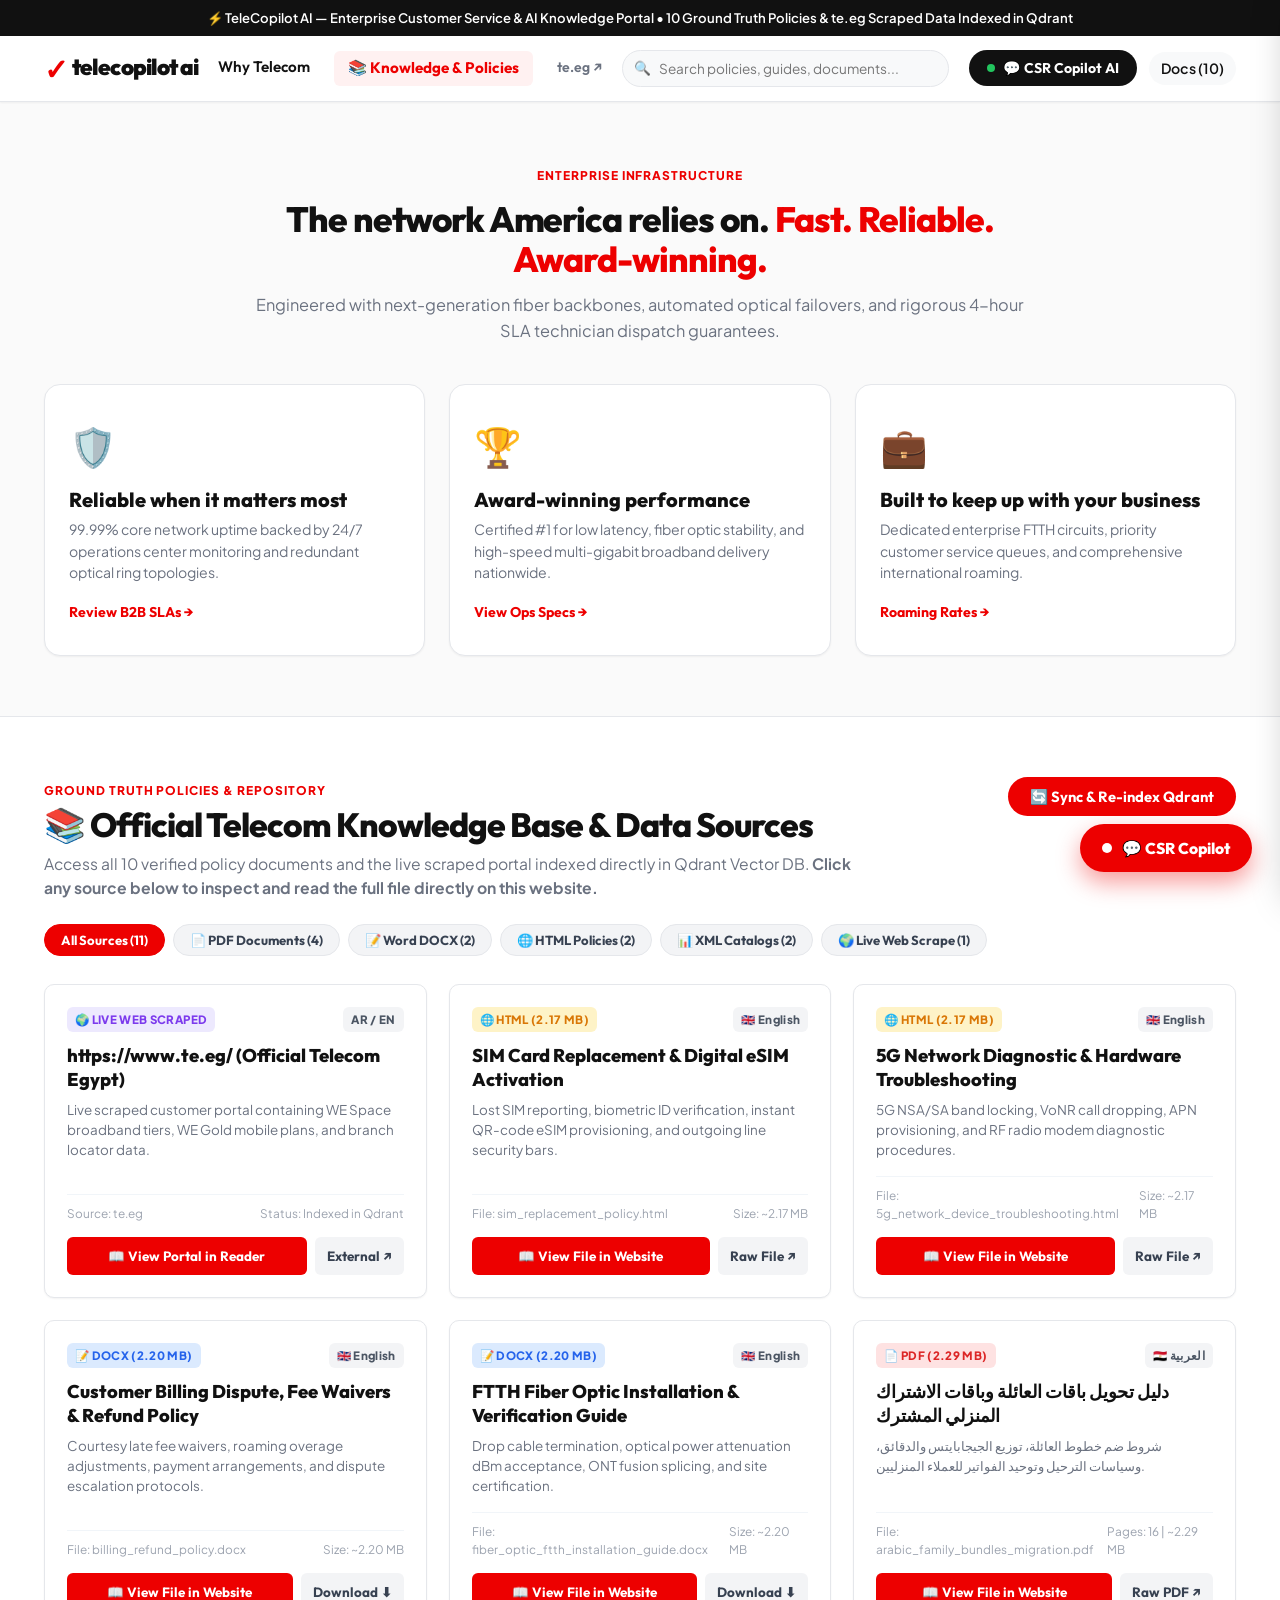
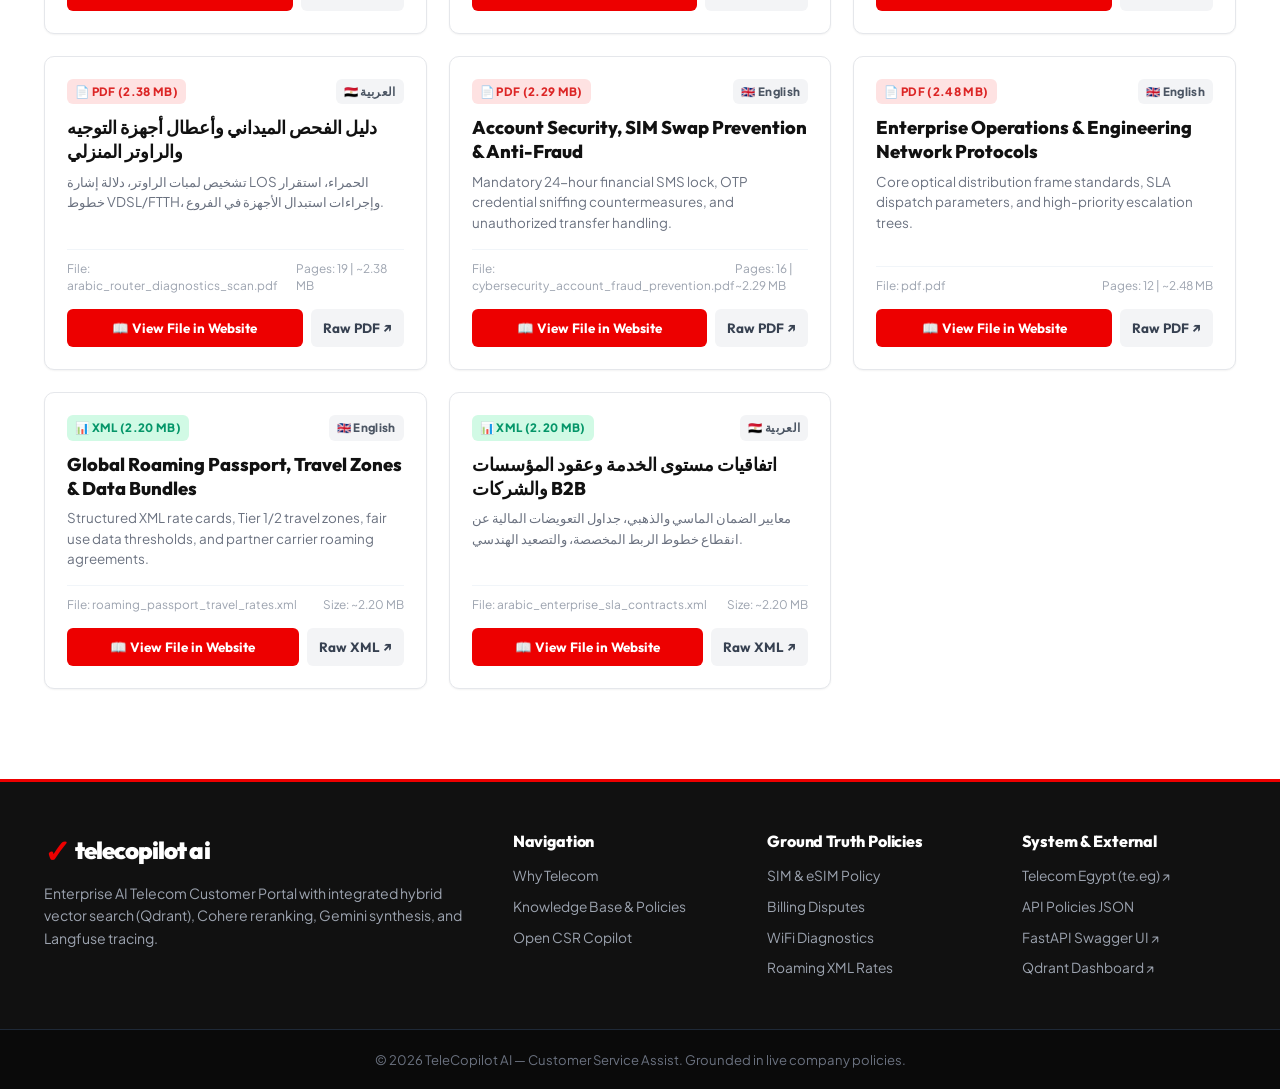
==== commit c4c2e844: "rebrand: rename project to TeleCopilot AI" ====
--- a/static/index.html
+++ b/static/index.html
@@ -3,7 +3,7 @@
 <head>
     <meta charset="UTF-8">
     <meta name="viewport" content="width=device-width, initial-scale=1.0">
-    <title>Telecom Connect | Official Knowledge Base & CSR Copilot</title>
+    <title>TeleCopilot AI | Official Knowledge Base &amp; CSR Copilot</title>
     <link rel="preconnect" href="https://fonts.googleapis.com">
     <link rel="preconnect" href="https://fonts.gstatic.com" crossorigin>
     <link href="https://fonts.googleapis.com/css2?family=Outfit:wght@300;400;500;600;700;800;900&family=Plus+Jakarta+Sans:wght@300;400;500;600;700;800&display=swap" rel="stylesheet">
@@ -13,7 +13,7 @@
 
     <!-- TOP ANNOUNCEMENT BAR -->
     <div class="top-announcement">
-        <span>⚡ Enterprise Customer Service & AI Knowledge Portal • 10 Ground Truth Policies & te.eg Scraped Data Indexed in Qdrant</span>
+        <span>⚡ TeleCopilot AI — Enterprise Customer Service &amp; AI Knowledge Portal • 10 Ground Truth Policies &amp; te.eg Scraped Data Indexed in Qdrant</span>
     </div>
 
     <!-- MAIN NAVBAR -->
@@ -22,7 +22,7 @@
             <!-- Brand Logo -->
             <a href="#" class="brand-logo">
                 <span class="logo-tick">✓</span>
-                <span class="logo-name">telecom</span>
+                <span class="logo-name">TeleCopilot AI</span>
             </a>
 
             <!-- Nav Links: Only Why Telecom, Knowledge & Policies, and te.eg -->
@@ -392,7 +392,7 @@
             <div class="footer-col">
                 <div class="footer-brand">
                     <span class="logo-tick">✓</span>
-                    <span class="logo-name">telecom</span>
+                    <span class="logo-name">TeleCopilot AI</span>
                 </div>
                 <p>Enterprise AI Telecom Customer Portal with integrated hybrid vector search (Qdrant), Cohere reranking, Gemini synthesis, and Langfuse tracing.</p>
             </div>
@@ -419,7 +419,7 @@
         </div>
         <div class="footer-bottom">
             <div class="section-container">
-                <p>&copy; 2026 Telecom Customer Service Assist. Grounded in live company policies.</p>
+                <p>&copy; 2026 TeleCopilot AI — Customer Service Assist. Grounded in live company policies.</p>
             </div>
         </div>
     </footer>
--- a/static/css/style.css
+++ b/static/css/style.css
@@ -1,5 +1,5 @@
 /* ==========================================================================
-   TELECOM CONNECT - CLEAN VERIZON-INSPIRED PORTAL STYLES
+   TELECOPILOT AI - CLEAN PORTAL STYLES
    Focus: Why Telecom, Knowledge Base & Ground Truth Policies, CSR Copilot
    ========================================================================== */
 
